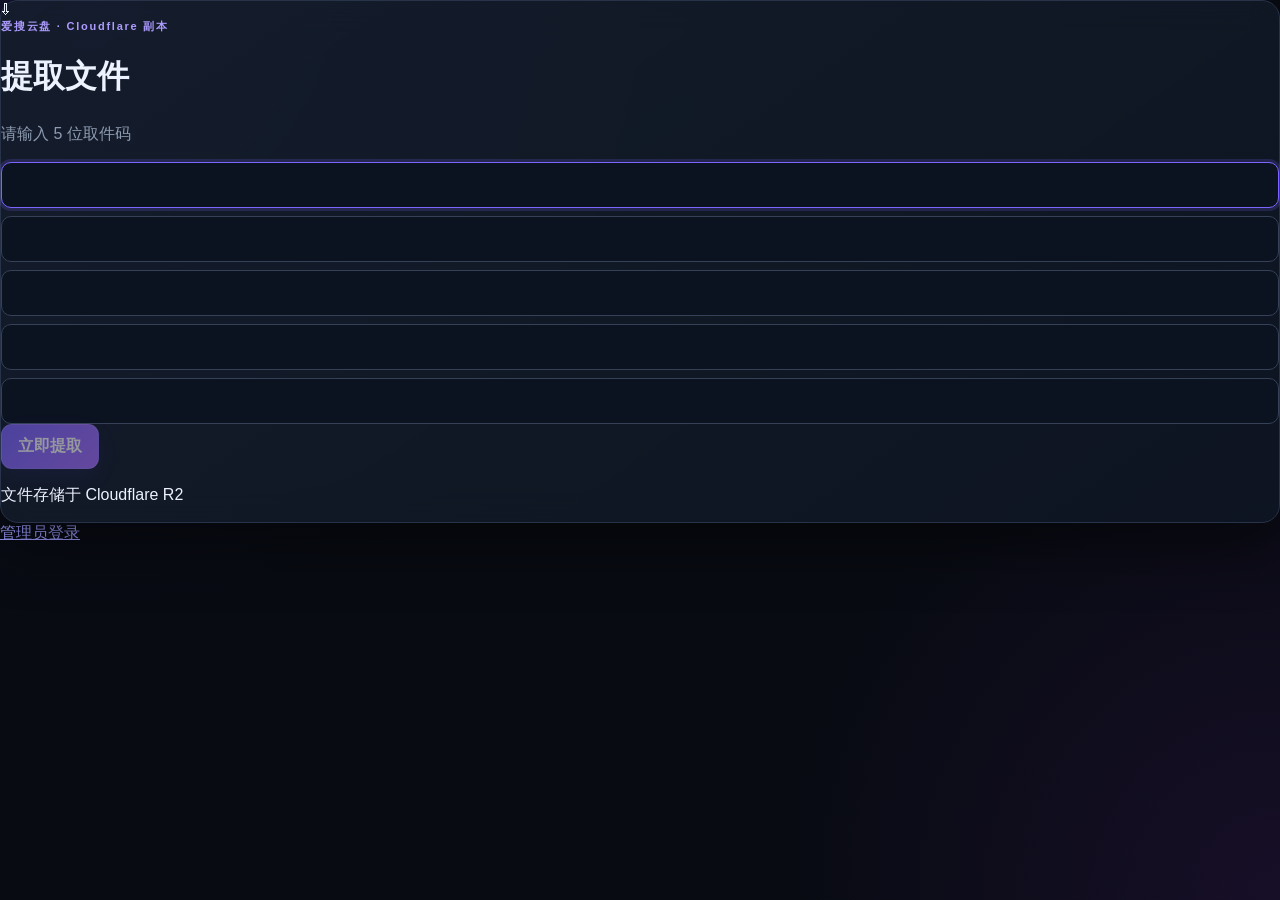
==== index.html @ de8a9bbf "feat: initial Cloudflare netdisk source" ====
<!doctype html>
<html lang="zh-CN">
<head>
  <meta charset="utf-8"><meta name="viewport" content="width=device-width,initial-scale=1">
  <title>爱搜云盘 · 文件取件</title><link rel="stylesheet" href="/style.css">
</head>
<body class="center-page">
  <main class="panel public-panel">
    <div class="logo">⇩</div><p class="eyebrow">爱搜云盘 · Cloudflare 副本</p>
    <h1>提取文件</h1><p class="muted">请输入 5 位取件码</p>
    <form id="pickupForm"><div class="code-grid">
      <input maxlength="1" inputmode="numeric" autofocus><input maxlength="1" inputmode="numeric"><input maxlength="1" inputmode="numeric"><input maxlength="1" inputmode="numeric"><input maxlength="1" inputmode="numeric">
    </div><button id="pickupButton" disabled>立即提取</button></form>
    <p class="hint">文件存储于 Cloudflare R2</p>
  </main>
  <a class="admin-link" href="/admin.html">管理员登录</a>
  <script>
    const boxes=[...document.querySelectorAll('.code-grid input')],button=document.querySelector('#pickupButton');
    function sync(){button.disabled=boxes.some(x=>!x.value)}
    boxes.forEach((box,i)=>{box.oninput=()=>{box.value=box.value.replace(/\D/g,'').slice(-1);if(box.value&&i<4)boxes[i+1].focus();sync()};box.onkeydown=e=>{if(e.key==='Backspace'&&!box.value&&i)boxes[i-1].focus()};box.onpaste=e=>{e.preventDefault();e.clipboardData.getData('text').replace(/\D/g,'').slice(0,5).split('').forEach((v,n)=>boxes[n].value=v);sync()}});
    document.querySelector('#pickupForm').onsubmit=e=>{e.preventDefault();location.href='/pickup/'+boxes.map(x=>x.value).join('')};
  </script>
</body>
</html>
---- style.css ----
:root{color-scheme:dark;font-family:Inter,-apple-system,BlinkMacSystemFont,"Segoe UI","Microsoft YaHei",sans-serif;color:#edf2ff;background:#080b12;--panel:#111827;--panel-soft:#151e2e;--line:#273348;--muted:#8d9bb0;--accent:#7c65ff;--accent-2:#aa70ff;--green:#59d5a0}*{box-sizing:border-box}[hidden]{display:none!important}body{margin:0;min-height:100vh;background:radial-gradient(circle at 8% 0,#28215e66,transparent 38rem),radial-gradient(circle at 100% 100%,#35165355,transparent 32rem)}button,.button{border:1px solid #ffffff1c;border-radius:11px;padding:11px 16px;color:#fff;background:linear-gradient(135deg,var(--accent),var(--accent-2));font:inherit;font-weight:750;cursor:pointer;text-decoration:none;display:inline-flex;align-items:center;justify-content:center;gap:7px;box-shadow:0 8px 22px #654eff20;transition:.18s ease}button:hover,.button:hover{transform:translateY(-1px);box-shadow:0 12px 28px #654eff35}button:disabled{opacity:.55;cursor:not-allowed;transform:none}.secondary{background:#1b2638;color:#dae2f3;box-shadow:none}.danger{background:#a93d58}.panel{background:linear-gradient(145deg,#151e2ddd,#0f1623ef);border:1px solid var(--line);border-radius:18px;box-shadow:0 24px 60px #0007;backdrop-filter:blur(18px)}.auth-layout{min-height:100vh;display:grid;place-items:center;padding:24px;position:relative;overflow:hidden}.auth-glow{position:absolute;width:480px;height:480px;border-radius:50%;background:#6d5dfc22;filter:blur(40px)}.auth-card{position:relative;width:min(430px,100%);padding:42px}.brand-mark{display:grid;place-items:center;width:62px;height:62px;border-radius:17px;background:linear-gradient(135deg,var(--accent),var(--accent-2));font-size:30px;font-weight:800;box-shadow:0 14px 30px #6d5dfc40}.brand-mark.small{width:42px;height:42px;border-radius:13px;font-size:21px}.eyebrow{margin:0 0 9px;color:#ad9cff;font-size:11px;font-weight:800;letter-spacing:.16em}.auth-card .eyebrow{margin-top:23px}.auth-card h1{margin:0;font-size:30px;letter-spacing:-.04em}.muted{color:var(--muted);line-height:1.6}.auth-card form{margin-top:28px}.auth-card label,.settings-dialog label{display:block;color:#dbe4f5;font-weight:650;font-size:13px}input{display:block;width:100%;margin-top:8px;padding:13px 14px;border:1px solid #344156;border-radius:10px;background:#0b1220;color:#fff;font:inherit;outline:0}input:focus{border-color:var(--accent);box-shadow:0 0 0 3px #7c65ff2e}.full-button{width:100%;margin-top:15px}.error{min-height:20px;color:#ff8496;font-size:13px}.back-link{display:inline-block;margin-top:20px;color:#aebbd0;text-decoration:none;font-size:13px}.app-shell{display:flex;min-height:100vh}.sidebar{position:sticky;top:0;width:254px;min-height:100vh;padding:27px 17px 22px;background:#0d1421d9;border-right:1px solid #ffffff0b;display:flex;flex-direction:column}.brand{display:flex;align-items:center;gap:11px;padding:0 8px 33px}.brand strong{display:block;font-size:16px}.brand span{display:block;margin-top:2px;color:#74839b;font-size:10px;letter-spacing:.08em}.nav-item{display:flex;align-items:center;gap:12px;padding:12px 14px;margin:3px 0;border-radius:10px;color:#91a0b6;text-decoration:none;font-size:14px}.nav-item.active,.nav-item:hover{color:#fff;background:#ffffff0c}.sidebar-section{margin-top:35px}.section-label{margin:0 10px 11px;color:#65738b;font-size:11px;font-weight:800;letter-spacing:.1em;text-transform:uppercase}.storage-tab{width:100%;display:flex;align-items:center;gap:10px;margin:4px 0;padding:11px 10px;text-align:left;background:transparent;border:1px solid transparent;box-shadow:none;color:#aab7ca}.storage-tab:hover{background:#ffffff08;box-shadow:none}.storage-tab.active{background:#1b2536;border-color:#33425b;box-shadow:0 7px 18px #0002}.storage-tab>span:nth-child(2){flex:1}.storage-tab b,.storage-tab small{display:block}.storage-tab b{font-size:12px;color:#dbe5f7}.storage-tab small{margin-top:3px;color:#718098;font-size:10px;font-weight:400}.storage-tab i{font-style:normal;color:#61708a;font-size:19px}.storage-dot{width:8px;height:8px;border-radius:50%;box-shadow:0 0 0 4px #ffffff0a}.storage-dot.r2{background:#f6ae62}.storage-dot.aws{background:#7aa7ff}.sidebar-bottom{margin-top:auto;display:grid;gap:8px}.settings-link,.logout-link{justify-content:flex-start;background:transparent;color:#97a5b9;border:0;box-shadow:none;padding:10px}.settings-link:hover,.logout-link:hover{background:#ffffff09;box-shadow:none}.main-content{flex:1;min-width:0;max-width:1420px;padding:45px 48px 60px}.page-head{display:flex;align-items:flex-end;justify-content:space-between;gap:25px;margin-bottom:31px}.page-head h1{margin:0;font-size:34px;letter-spacing:-.055em}.page-head .muted{margin:7px 0 0}.head-actions{display:flex;gap:9px;flex-wrap:wrap}.notice{padding:13px 16px;margin:-14px 0 20px;border:1px solid #e5aa5b55;border-radius:11px;background:#7d4e1722;color:#e8bb75;font-size:13px}.stats-grid{display:grid;grid-template-columns:repeat(4,1fr);gap:13px;margin-bottom:18px}.stat-card{padding:20px 21px;background:#121b2ad9;border:1px solid #253249;border-radius:14px}.stat-card span{display:block;color:#8c9ab0;font-size:12px}.stat-card strong{display:block;margin:10px 0 5px;font-size:25px;letter-spacing:-.04em}.stat-card small{color:#607089;font-size:11px}.file-panel{overflow:hidden}.file-toolbar{display:flex;align-items:center;justify-content:space-between;gap:15px;padding:17px 20px;border-bottom:1px solid #ffffff0d}.breadcrumbs{display:flex;align-items:center;gap:6px;min-width:0;overflow:auto;color:#64738b;white-space:nowrap}.crumb{padding:4px 7px;border:0;background:transparent;box-shadow:none;color:#a9b7ca;font-size:13px}.crumb:hover{color:#fff;box-shadow:none;transform:none}.toolbar-right{display:flex;align-items:center;gap:12px}.status{color:#a799ff;font-size:12px}.icon-button{width:35px;height:35px;padding:0;border-radius:9px;background:#1a2638;color:#aebbd0;box-shadow:none}.table-wrap{overflow:auto}table{width:100%;border-collapse:collapse;min-width:760px}th,td{padding:16px 21px;text-align:left;border-bottom:1px solid #ffffff0b}th{color:#728198;font-size:11px;text-transform:uppercase;letter-spacing:.06em}td{color:#aab6c8;font-size:13px}tbody tr:hover{background:#ffffff04}tbody tr:last-child td{border-bottom:0}.file-name{display:flex;align-items:center;gap:11px;color:#edf2ff}.file-icon{display:grid;place-items:center;width:34px;height:34px;border-radius:9px;color:#b9aaff;background:#302b5a;font-size:15px}.file-icon.folder{color:#f5bc76;background:#46351f}.align-right{text-align:right}.row-actions{white-space:nowrap}.table-button{padding:7px 10px;margin-left:6px;border-radius:8px;background:#1b2739;border:1px solid #ffffff10;color:#bdc9db;box-shadow:none;font-size:12px;font-weight:600}.table-button:hover{box-shadow:none;background:#293950}.table-button.delete{color:#ff93a1;background:#422330}.empty{text-align:center!important;padding:72px 20px!important}.empty span,.empty b,.empty small{display:block}.empty span{margin-bottom:10px;color:#8574ff;font-size:29px}.empty b{color:#b4c0d2;font-size:14px}.empty small{margin-top:5px;color:#637189}.footer-note{margin-top:16px;color:#65748b;font-size:12px}.secure-icon{display:inline-grid;place-items:center;width:18px;height:18px;margin-right:6px;border-radius:50%;background:#164636;color:#67ddb0;font-size:11px}.settings-dialog{width:min(720px,calc(100% - 28px));padding:0;color:#e9effb;background:#111a29;border:1px solid #33415a;border-radius:18px;box-shadow:0 30px 90px #000b}.settings-dialog::backdrop{background:#050811aa;backdrop-filter:blur(5px)}.settings-dialog form{padding:27px}.dialog-head{display:flex;justify-content:space-between;gap:20px;margin-bottom:24px}.dialog-head h2{margin:0;font-size:23px}.dialog-head .muted{margin:5px 0 0;font-size:12px}.close-button{width:32px;height:32px;padding:0;background:#1d293b;box-shadow:none;font-size:20px;color:#9eabc0}.settings-grid{display:grid;grid-template-columns:1fr 1fr;gap:16px 13px}.settings-grid label input{margin-bottom:0}.toggle-row{grid-column:1/-1;display:flex!important;align-items:center;justify-content:space-between;padding:13px 14px;border:1px solid #2e3b52;border-radius:11px;background:#182335}.toggle-row small{display:block;margin-top:4px;color:#718099;font-weight:400}.toggle-row input{display:none}.toggle-row i{width:43px;height:23px;border-radius:99px;background:#3a465b;position:relative}.toggle-row i:after{content:"";position:absolute;top:3px;left:3px;width:17px;height:17px;border-radius:50%;background:#dbe3f0;transition:.2s}.toggle-row input:checked+i{background:#6c5bfa}.toggle-row input:checked+i:after{left:23px}.cors-help{grid-column:1/-1;margin-top:4px;padding:12px 14px;border:1px solid #2b3950;border-radius:10px;color:#aebbd0;font-size:12px}.cors-help summary{cursor:pointer;color:#c9d4e7;font-weight:700}.cors-help p{margin-bottom:8px}.cors-help pre{margin:0;overflow:auto;color:#a8dbca;font-size:11px;line-height:1.6}.dialog-status{min-height:20px;color:#e5b46e;font-size:12px}.dialog-actions{display:flex;align-items:center;gap:8px;margin-top:16px}.dialog-actions span{flex:1}.toast{position:fixed;right:25px;bottom:24px;z-index:20;max-width:360px;padding:12px 16px;border:1px solid #ffffff18;border-radius:10px;background:#1c293d;color:#fff;box-shadow:0 15px 35px #0008;transform:translateY(20px);opacity:0;pointer-events:none;transition:.25s}.toast.show{transform:none;opacity:1}@media(max-width:1000px){.sidebar{width:220px}.main-content{padding:35px 28px}.stats-grid{grid-template-columns:repeat(2,1fr)}}@media(max-width:720px){.app-shell{display:block}.sidebar{position:static;width:auto;min-height:0;padding:17px 14px}.brand{padding-bottom:17px}.sidebar nav{display:none}.sidebar-section{margin-top:15px;display:flex;gap:7px;align-items:center}.section-label{display:none}.storage-tab{margin:0;padding:9px}.sidebar-bottom{display:flex;margin-top:15px}.sidebar-bottom>*{flex:1}.main-content{padding:30px 13px 45px}.page-head{align-items:flex-start;flex-direction:column;margin-bottom:22px}.page-head h1{font-size:29px}.settings-grid{grid-template-columns:1fr}.toggle-row,.cors-help{grid-column:auto}.dialog-actions{flex-wrap:wrap}.dialog-actions span{display:none}.dialog-actions .danger{margin-right:auto}.stats-grid{gap:9px}.stat-card{padding:15px}.stat-card strong{font-size:20px}.file-toolbar{align-items:flex-start;flex-direction:column}.toolbar-right{width:100%;justify-content:space-between}}
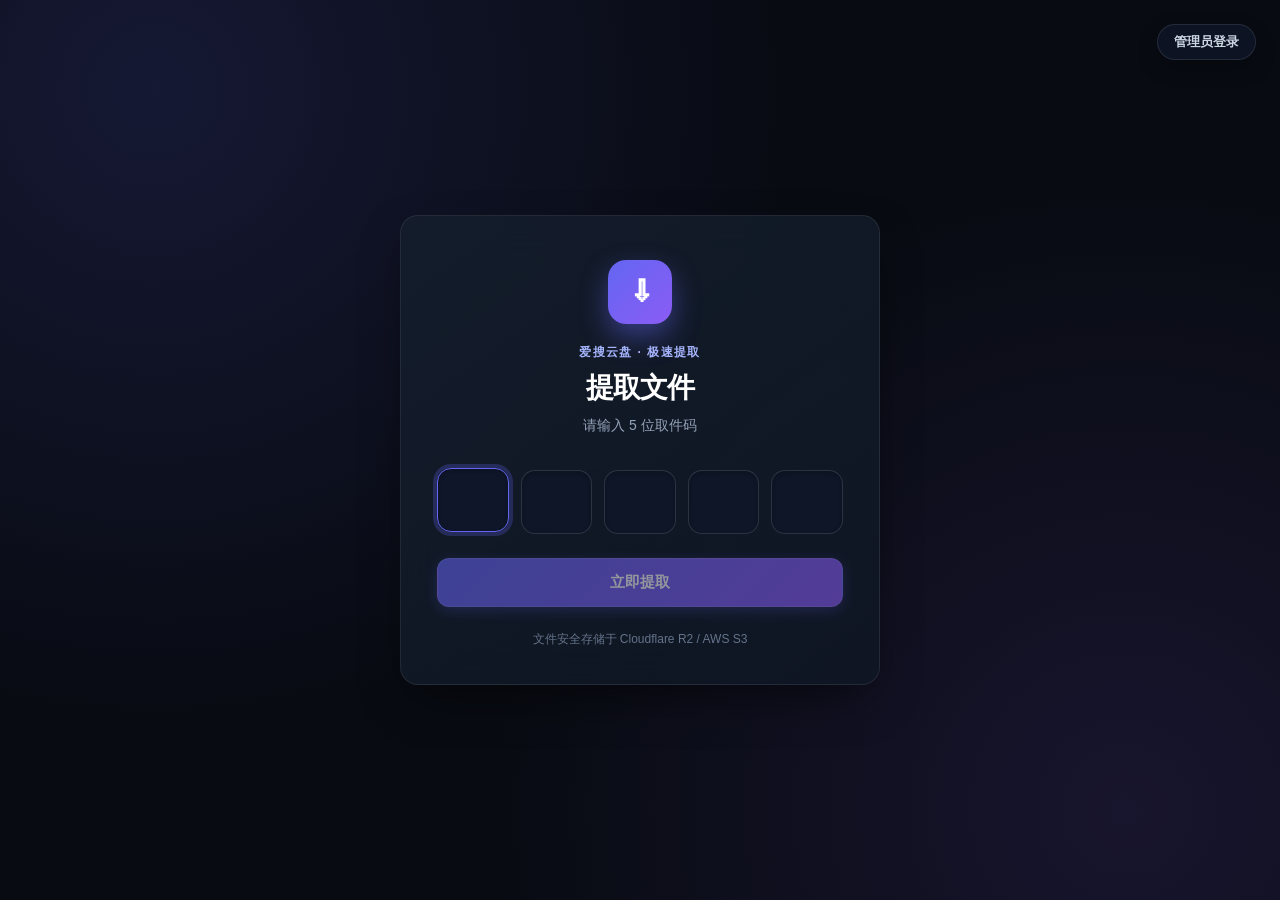
==== commit 7f18f472: "fix(ui): restore missing public pickup and detail styling, refine 5-digit code box and responsive gl" ====
--- a/index.html
+++ b/index.html
@@ -1,24 +1,76 @@
 <!doctype html>
 <html lang="zh-CN">
 <head>
-  <meta charset="utf-8"><meta name="viewport" content="width=device-width,initial-scale=1">
-  <title>爱搜云盘 · 文件取件</title><link rel="stylesheet" href="/style.css">
+  <meta charset="utf-8">
+  <meta name="viewport" content="width=device-width, initial-scale=1">
+  <title>爱搜云盘 · 文件提取</title>
+  <link rel="stylesheet" href="/style.css?v=5">
 </head>
 <body class="center-page">
+  <a class="admin-link" href="/admin.html">管理员登录</a>
+
   <main class="panel public-panel">
-    <div class="logo">⇩</div><p class="eyebrow">爱搜云盘 · Cloudflare 副本</p>
-    <h1>提取文件</h1><p class="muted">请输入 5 位取件码</p>
-    <form id="pickupForm"><div class="code-grid">
-      <input maxlength="1" inputmode="numeric" autofocus><input maxlength="1" inputmode="numeric"><input maxlength="1" inputmode="numeric"><input maxlength="1" inputmode="numeric"><input maxlength="1" inputmode="numeric">
-    </div><button id="pickupButton" disabled>立即提取</button></form>
-    <p class="hint">文件存储于 Cloudflare R2</p>
+    <div class="logo">⇩</div>
+    <p class="eyebrow">爱搜云盘 · 极速提取</p>
+    <h1>提取文件</h1>
+    <p class="muted">请输入 5 位取件码</p>
+
+    <form id="pickupForm">
+      <div class="code-grid" role="group" aria-label="5 位取件码">
+        <input inputmode="numeric" pattern="[0-9]" maxlength="1" aria-label="第 1 位" autocomplete="one-time-code" autofocus>
+        <input inputmode="numeric" pattern="[0-9]" maxlength="1" aria-label="第 2 位">
+        <input inputmode="numeric" pattern="[0-9]" maxlength="1" aria-label="第 3 位">
+        <input inputmode="numeric" pattern="[0-9]" maxlength="1" aria-label="第 4 位">
+        <input inputmode="numeric" pattern="[0-9]" maxlength="1" aria-label="第 5 位">
+      </div>
+      <button id="pickupButton" class="button" disabled>立即提取</button>
+    </form>
+
+    <p class="hint">文件安全存储于 Cloudflare R2 / AWS S3</p>
   </main>
-  <a class="admin-link" href="/admin.html">管理员登录</a>
+
   <script>
-    const boxes=[...document.querySelectorAll('.code-grid input')],button=document.querySelector('#pickupButton');
-    function sync(){button.disabled=boxes.some(x=>!x.value)}
-    boxes.forEach((box,i)=>{box.oninput=()=>{box.value=box.value.replace(/\D/g,'').slice(-1);if(box.value&&i<4)boxes[i+1].focus();sync()};box.onkeydown=e=>{if(e.key==='Backspace'&&!box.value&&i)boxes[i-1].focus()};box.onpaste=e=>{e.preventDefault();e.clipboardData.getData('text').replace(/\D/g,'').slice(0,5).split('').forEach((v,n)=>boxes[n].value=v);sync()}});
-    document.querySelector('#pickupForm').onsubmit=e=>{e.preventDefault();location.href='/pickup/'+boxes.map(x=>x.value).join('')};
+    const boxes = [...document.querySelectorAll('.code-grid input')];
+    const button = document.querySelector('#pickupButton');
+
+    function sync() {
+      button.disabled = boxes.some(x => !x.value.trim());
+    }
+
+    function fill(text) {
+      const digits = text.replace(/\D/g, '').slice(0, 5);
+      digits.split('').forEach((v, i) => {
+        if (boxes[i]) boxes[i].value = v;
+      });
+      const nextIdx = Math.min(digits.length, 4);
+      boxes[nextIdx].focus();
+      sync();
+    }
+
+    boxes.forEach((box, i) => {
+      box.oninput = () => {
+        box.value = box.value.replace(/\D/g, '').slice(-1);
+        if (box.value && i < 4) boxes[i + 1].focus();
+        sync();
+      };
+      box.onkeydown = e => {
+        if (e.key === 'Backspace' && !box.value && i > 0) boxes[i - 1].focus();
+        if (e.key === 'ArrowLeft' && i > 0) boxes[i - 1].focus();
+        if (e.key === 'ArrowRight' && i < 4) boxes[i + 1].focus();
+      };
+      box.onpaste = e => {
+        e.preventDefault();
+        fill(e.clipboardData.getData('text'));
+      };
+    });
+
+    document.querySelector('#pickupForm').onsubmit = e => {
+      e.preventDefault();
+      const code = boxes.map(x => x.value).join('');
+      if (/^\d{5}$/.test(code)) {
+        location.href = '/pickup/' + code;
+      }
+    };
   </script>
 </body>
 </html>
--- a/style.css
+++ b/style.css
@@ -1 +1,308 @@
 :root{color-scheme:dark;font-family:Inter,-apple-system,BlinkMacSystemFont,"Segoe UI","Microsoft YaHei",sans-serif;color:#edf2ff;background:#080b12;--panel:#111827;--panel-soft:#151e2e;--line:#273348;--muted:#8d9bb0;--accent:#7c65ff;--accent-2:#aa70ff;--green:#59d5a0}*{box-sizing:border-box}[hidden]{display:none!important}body{margin:0;min-height:100vh;background:radial-gradient(circle at 8% 0,#28215e66,transparent 38rem),radial-gradient(circle at 100% 100%,#35165355,transparent 32rem)}button,.button{border:1px solid #ffffff1c;border-radius:11px;padding:11px 16px;color:#fff;background:linear-gradient(135deg,var(--accent),var(--accent-2));font:inherit;font-weight:750;cursor:pointer;text-decoration:none;display:inline-flex;align-items:center;justify-content:center;gap:7px;box-shadow:0 8px 22px #654eff20;transition:.18s ease}button:hover,.button:hover{transform:translateY(-1px);box-shadow:0 12px 28px #654eff35}button:disabled{opacity:.55;cursor:not-allowed;transform:none}.secondary{background:#1b2638;color:#dae2f3;box-shadow:none}.danger{background:#a93d58}.panel{background:linear-gradient(145deg,#151e2ddd,#0f1623ef);border:1px solid var(--line);border-radius:18px;box-shadow:0 24px 60px #0007;backdrop-filter:blur(18px)}.auth-layout{min-height:100vh;display:grid;place-items:center;padding:24px;position:relative;overflow:hidden}.auth-glow{position:absolute;width:480px;height:480px;border-radius:50%;background:#6d5dfc22;filter:blur(40px)}.auth-card{position:relative;width:min(430px,100%);padding:42px}.brand-mark{display:grid;place-items:center;width:62px;height:62px;border-radius:17px;background:linear-gradient(135deg,var(--accent),var(--accent-2));font-size:30px;font-weight:800;box-shadow:0 14px 30px #6d5dfc40}.brand-mark.small{width:42px;height:42px;border-radius:13px;font-size:21px}.eyebrow{margin:0 0 9px;color:#ad9cff;font-size:11px;font-weight:800;letter-spacing:.16em}.auth-card .eyebrow{margin-top:23px}.auth-card h1{margin:0;font-size:30px;letter-spacing:-.04em}.muted{color:var(--muted);line-height:1.6}.auth-card form{margin-top:28px}.auth-card label,.settings-dialog label{display:block;color:#dbe4f5;font-weight:650;font-size:13px}input{display:block;width:100%;margin-top:8px;padding:13px 14px;border:1px solid #344156;border-radius:10px;background:#0b1220;color:#fff;font:inherit;outline:0}input:focus{border-color:var(--accent);box-shadow:0 0 0 3px #7c65ff2e}.full-button{width:100%;margin-top:15px}.error{min-height:20px;color:#ff8496;font-size:13px}.back-link{display:inline-block;margin-top:20px;color:#aebbd0;text-decoration:none;font-size:13px}.app-shell{display:flex;min-height:100vh}.sidebar{position:sticky;top:0;width:254px;min-height:100vh;padding:27px 17px 22px;background:#0d1421d9;border-right:1px solid #ffffff0b;display:flex;flex-direction:column}.brand{display:flex;align-items:center;gap:11px;padding:0 8px 33px}.brand strong{display:block;font-size:16px}.brand span{display:block;margin-top:2px;color:#74839b;font-size:10px;letter-spacing:.08em}.nav-item{display:flex;align-items:center;gap:12px;padding:12px 14px;margin:3px 0;border-radius:10px;color:#91a0b6;text-decoration:none;font-size:14px}.nav-item.active,.nav-item:hover{color:#fff;background:#ffffff0c}.sidebar-section{margin-top:35px}.section-label{margin:0 10px 11px;color:#65738b;font-size:11px;font-weight:800;letter-spacing:.1em;text-transform:uppercase}.storage-tab{width:100%;display:flex;align-items:center;gap:10px;margin:4px 0;padding:11px 10px;text-align:left;background:transparent;border:1px solid transparent;box-shadow:none;color:#aab7ca}.storage-tab:hover{background:#ffffff08;box-shadow:none}.storage-tab.active{background:#1b2536;border-color:#33425b;box-shadow:0 7px 18px #0002}.storage-tab>span:nth-child(2){flex:1}.storage-tab b,.storage-tab small{display:block}.storage-tab b{font-size:12px;color:#dbe5f7}.storage-tab small{margin-top:3px;color:#718098;font-size:10px;font-weight:400}.storage-tab i{font-style:normal;color:#61708a;font-size:19px}.storage-dot{width:8px;height:8px;border-radius:50%;box-shadow:0 0 0 4px #ffffff0a}.storage-dot.r2{background:#f6ae62}.storage-dot.aws{background:#7aa7ff}.sidebar-bottom{margin-top:auto;display:grid;gap:8px}.settings-link,.logout-link{justify-content:flex-start;background:transparent;color:#97a5b9;border:0;box-shadow:none;padding:10px}.settings-link:hover,.logout-link:hover{background:#ffffff09;box-shadow:none}.main-content{flex:1;min-width:0;max-width:1420px;padding:45px 48px 60px}.page-head{display:flex;align-items:flex-end;justify-content:space-between;gap:25px;margin-bottom:31px}.page-head h1{margin:0;font-size:34px;letter-spacing:-.055em}.page-head .muted{margin:7px 0 0}.head-actions{display:flex;gap:9px;flex-wrap:wrap}.notice{padding:13px 16px;margin:-14px 0 20px;border:1px solid #e5aa5b55;border-radius:11px;background:#7d4e1722;color:#e8bb75;font-size:13px}.stats-grid{display:grid;grid-template-columns:repeat(4,1fr);gap:13px;margin-bottom:18px}.stat-card{padding:20px 21px;background:#121b2ad9;border:1px solid #253249;border-radius:14px}.stat-card span{display:block;color:#8c9ab0;font-size:12px}.stat-card strong{display:block;margin:10px 0 5px;font-size:25px;letter-spacing:-.04em}.stat-card small{color:#607089;font-size:11px}.file-panel{overflow:hidden}.file-toolbar{display:flex;align-items:center;justify-content:space-between;gap:15px;padding:17px 20px;border-bottom:1px solid #ffffff0d}.breadcrumbs{display:flex;align-items:center;gap:6px;min-width:0;overflow:auto;color:#64738b;white-space:nowrap}.crumb{padding:4px 7px;border:0;background:transparent;box-shadow:none;color:#a9b7ca;font-size:13px}.crumb:hover{color:#fff;box-shadow:none;transform:none}.toolbar-right{display:flex;align-items:center;gap:12px}.status{color:#a799ff;font-size:12px}.icon-button{width:35px;height:35px;padding:0;border-radius:9px;background:#1a2638;color:#aebbd0;box-shadow:none}.table-wrap{overflow:auto}table{width:100%;border-collapse:collapse;min-width:760px}th,td{padding:16px 21px;text-align:left;border-bottom:1px solid #ffffff0b}th{color:#728198;font-size:11px;text-transform:uppercase;letter-spacing:.06em}td{color:#aab6c8;font-size:13px}tbody tr:hover{background:#ffffff04}tbody tr:last-child td{border-bottom:0}.file-name{display:flex;align-items:center;gap:11px;color:#edf2ff}.file-icon{display:grid;place-items:center;width:34px;height:34px;border-radius:9px;color:#b9aaff;background:#302b5a;font-size:15px}.file-icon.folder{color:#f5bc76;background:#46351f}.align-right{text-align:right}.row-actions{white-space:nowrap}.table-button{padding:7px 10px;margin-left:6px;border-radius:8px;background:#1b2739;border:1px solid #ffffff10;color:#bdc9db;box-shadow:none;font-size:12px;font-weight:600}.table-button:hover{box-shadow:none;background:#293950}.table-button.delete{color:#ff93a1;background:#422330}.empty{text-align:center!important;padding:72px 20px!important}.empty span,.empty b,.empty small{display:block}.empty span{margin-bottom:10px;color:#8574ff;font-size:29px}.empty b{color:#b4c0d2;font-size:14px}.empty small{margin-top:5px;color:#637189}.footer-note{margin-top:16px;color:#65748b;font-size:12px}.secure-icon{display:inline-grid;place-items:center;width:18px;height:18px;margin-right:6px;border-radius:50%;background:#164636;color:#67ddb0;font-size:11px}.settings-dialog{width:min(720px,calc(100% - 28px));padding:0;color:#e9effb;background:#111a29;border:1px solid #33415a;border-radius:18px;box-shadow:0 30px 90px #000b}.settings-dialog::backdrop{background:#050811aa;backdrop-filter:blur(5px)}.settings-dialog form{padding:27px}.dialog-head{display:flex;justify-content:space-between;gap:20px;margin-bottom:24px}.dialog-head h2{margin:0;font-size:23px}.dialog-head .muted{margin:5px 0 0;font-size:12px}.close-button{width:32px;height:32px;padding:0;background:#1d293b;box-shadow:none;font-size:20px;color:#9eabc0}.settings-grid{display:grid;grid-template-columns:1fr 1fr;gap:16px 13px}.settings-grid label input{margin-bottom:0}.toggle-row{grid-column:1/-1;display:flex!important;align-items:center;justify-content:space-between;padding:13px 14px;border:1px solid #2e3b52;border-radius:11px;background:#182335}.toggle-row small{display:block;margin-top:4px;color:#718099;font-weight:400}.toggle-row input{display:none}.toggle-row i{width:43px;height:23px;border-radius:99px;background:#3a465b;position:relative}.toggle-row i:after{content:"";position:absolute;top:3px;left:3px;width:17px;height:17px;border-radius:50%;background:#dbe3f0;transition:.2s}.toggle-row input:checked+i{background:#6c5bfa}.toggle-row input:checked+i:after{left:23px}.cors-help{grid-column:1/-1;margin-top:4px;padding:12px 14px;border:1px solid #2b3950;border-radius:10px;color:#aebbd0;font-size:12px}.cors-help summary{cursor:pointer;color:#c9d4e7;font-weight:700}.cors-help p{margin-bottom:8px}.cors-help pre{margin:0;overflow:auto;color:#a8dbca;font-size:11px;line-height:1.6}.dialog-status{min-height:20px;color:#e5b46e;font-size:12px}.dialog-actions{display:flex;align-items:center;gap:8px;margin-top:16px}.dialog-actions span{flex:1}.toast{position:fixed;right:25px;bottom:24px;z-index:20;max-width:360px;padding:12px 16px;border:1px solid #ffffff18;border-radius:10px;background:#1c293d;color:#fff;box-shadow:0 15px 35px #0008;transform:translateY(20px);opacity:0;pointer-events:none;transition:.25s}.toast.show{transform:none;opacity:1}@media(max-width:1000px){.sidebar{width:220px}.main-content{padding:35px 28px}.stats-grid{grid-template-columns:repeat(2,1fr)}}@media(max-width:720px){.app-shell{display:block}.sidebar{position:static;width:auto;min-height:0;padding:17px 14px}.brand{padding-bottom:17px}.sidebar nav{display:none}.sidebar-section{margin-top:15px;display:flex;gap:7px;align-items:center}.section-label{display:none}.storage-tab{margin:0;padding:9px}.sidebar-bottom{display:flex;margin-top:15px}.sidebar-bottom>*{flex:1}.main-content{padding:30px 13px 45px}.page-head{align-items:flex-start;flex-direction:column;margin-bottom:22px}.page-head h1{font-size:29px}.settings-grid{grid-template-columns:1fr}.toggle-row,.cors-help{grid-column:auto}.dialog-actions{flex-wrap:wrap}.dialog-actions span{display:none}.dialog-actions .danger{margin-right:auto}.stats-grid{gap:9px}.stat-card{padding:15px}.stat-card strong{font-size:20px}.file-toolbar{align-items:flex-start;flex-direction:column}.toolbar-right{width:100%;justify-content:space-between}}
+/* 现代 UI 美化增强补丁 */
+:root {
+  --panel: rgba(17, 24, 39, 0.75);
+  --panel-soft: rgba(21, 30, 46, 0.85);
+  --line: rgba(255, 255, 255, 0.08);
+  --muted: #94a3b8;
+  --accent: #6366f1;
+  --accent-2: #8b5cf6;
+  --green: #10b981;
+}
+
+body {
+  background: radial-gradient(circle at 12% 10%, rgba(99, 102, 241, 0.15), transparent 40rem),
+              radial-gradient(circle at 88% 90%, rgba(139, 92, 246, 0.12), transparent 40rem),
+              #080b12 !important;
+  font-family: -apple-system, BlinkMacSystemFont, "Segoe UI", Roboto, "PingFang SC", "Microsoft YaHei", sans-serif !important;
+}
+
+.panel {
+  backdrop-filter: blur(20px) !important;
+  -webkit-backdrop-filter: blur(20px) !important;
+  box-shadow: 0 20px 50px -15px rgba(0, 0, 0, 0.6) !important;
+}
+
+/* 按钮微交互与质感 */
+button, .button {
+  box-shadow: 0 4px 14px rgba(99, 102, 241, 0.35) !important;
+}
+button:hover, .button:hover {
+  transform: translateY(-1px) !important;
+  box-shadow: 0 6px 20px rgba(99, 102, 241, 0.45) !important;
+}
+.secondary {
+  background: rgba(255, 255, 255, 0.06) !important;
+  border-color: rgba(255, 255, 255, 0.12) !important;
+  backdrop-filter: blur(10px) !important;
+}
+.secondary:hover {
+  background: rgba(255, 255, 255, 0.1) !important;
+}
+
+/* 侧边栏与导航 */
+.sidebar {
+  background: rgba(13, 20, 33, 0.8) !important;
+  backdrop-filter: blur(20px) !important;
+  border-right: 1px solid var(--line) !important;
+}
+.brand-mark {
+  border-radius: 14px !important;
+}
+.storage-tab {
+  border-radius: 10px !important;
+  border: 1px solid transparent !important;
+  transition: all 0.2s ease !important;
+}
+.storage-tab.active {
+  background: rgba(99, 102, 241, 0.12) !important;
+  border-color: rgba(99, 102, 241, 0.35) !important;
+}
+
+/* 统计卡片 */
+.stat-card {
+  background: rgba(18, 27, 42, 0.6) !important;
+  border: 1px solid var(--line) !important;
+  backdrop-filter: blur(12px) !important;
+  transition: transform 0.2s ease, border-color 0.2s ease !important;
+}
+.stat-card:hover {
+  transform: translateY(-2px) !important;
+  border-color: rgba(255, 255, 255, 0.16) !important;
+}
+.stat-card strong {
+  color: #fff !important;
+  font-weight: 800 !important;
+}
+
+/* 现代化表格 */
+.file-toolbar {
+  background: rgba(15, 23, 38, 0.4) !important;
+}
+.crumb {
+  border-radius: 6px !important;
+  transition: all 0.15s ease !important;
+}
+.crumb:hover {
+  background: rgba(255, 255, 255, 0.08) !important;
+}
+.file-icon {
+  border-radius: 8px !important;
+}
+.file-icon.file {
+  background: rgba(99, 102, 241, 0.18) !important;
+  color: #a5b4fc !important;
+}
+.file-icon.folder {
+  background: rgba(245, 158, 11, 0.18) !important;
+  color: #fcd34d !important;
+}
+
+/* 现代化操作按钮 */
+.table-button {
+  background: rgba(255, 255, 255, 0.05) !important;
+  border: 1px solid rgba(255, 255, 255, 0.08) !important;
+  color: #cbd5e1 !important;
+  transition: all 0.15s ease !important;
+}
+.table-button:hover {
+  background: rgba(255, 255, 255, 0.12) !important;
+  color: #fff !important;
+}
+.table-button.delete:hover {
+  background: rgba(244, 63, 94, 0.2) !important;
+  border-color: rgba(244, 63, 94, 0.4) !important;
+  color: #fda4af !important;
+}
+
+/* 对话框与吐司通知 */
+.settings-dialog {
+  border: 1px solid rgba(255, 255, 255, 0.12) !important;
+  box-shadow: 0 30px 90px rgba(0, 0, 0, 0.8) !important;
+}
+.toast {
+  backdrop-filter: blur(15px) !important;
+  box-shadow: 0 15px 35px rgba(0, 0, 0, 0.6) !important;
+}
+
+/* ============================================================
+   公共取件页与文件详情页样式补全与现代 UI 优化
+   ============================================================ */
+
+.center-page {
+  min-height: 100vh;
+  min-height: 100dvh;
+  display: flex;
+  align-items: center;
+  justify-content: center;
+  padding: 24px;
+  position: relative;
+  overflow: hidden;
+}
+
+.public-panel {
+  position: relative;
+  width: min(480px, 100%);
+  padding: 44px 36px 36px;
+  text-align: center;
+  display: flex;
+  flex-direction: column;
+  align-items: center;
+  z-index: 2;
+}
+
+.public-panel .logo {
+  display: grid;
+  place-items: center;
+  width: 64px;
+  height: 64px;
+  margin-bottom: 20px;
+  border-radius: 18px;
+  background: linear-gradient(135deg, var(--accent), var(--accent-2));
+  font-size: 30px;
+  font-weight: 800;
+  color: #fff;
+  box-shadow: 0 12px 28px rgba(99, 102, 241, 0.45);
+}
+
+.public-panel .eyebrow {
+  margin: 0 0 8px;
+  color: #a5b4fc;
+  font-size: 12px;
+  font-weight: 700;
+  letter-spacing: 0.12em;
+  text-transform: uppercase;
+}
+
+.public-panel h1 {
+  margin: 0 0 8px;
+  font-size: 28px;
+  font-weight: 800;
+  letter-spacing: -0.03em;
+  color: #fff;
+  word-break: break-word;
+}
+
+.public-panel .muted {
+  margin: 0 0 24px;
+  color: var(--muted);
+  font-size: 14px;
+  line-height: 1.5;
+}
+
+.public-panel form {
+  width: 100%;
+}
+
+/* 5 位取件码输入格子现代 UI */
+.code-grid {
+  display: grid;
+  grid-template-columns: repeat(5, 1fr);
+  gap: 12px;
+  margin: 10px 0 24px;
+}
+
+.code-grid input {
+  width: 100%;
+  height: 64px;
+  margin: 0;
+  padding: 0;
+  text-align: center;
+  font-size: 26px;
+  font-weight: 800;
+  color: #fff;
+  background: rgba(15, 23, 42, 0.7);
+  border: 1.5px solid rgba(255, 255, 255, 0.12);
+  border-radius: 14px;
+  outline: none;
+  transition: all 0.2s ease;
+  box-shadow: inset 0 2px 4px rgba(0, 0, 0, 0.2);
+}
+
+.code-grid input:focus {
+  border-color: var(--accent);
+  box-shadow: 0 0 0 4px rgba(99, 102, 241, 0.25), inset 0 2px 4px rgba(0, 0, 0, 0.2);
+  transform: translateY(-2px);
+  background: rgba(15, 23, 42, 0.95);
+}
+
+.public-panel button,
+.public-panel .button {
+  width: 100%;
+  padding: 14px;
+  font-size: 15px;
+  font-weight: 700;
+  border-radius: 12px;
+}
+
+.public-panel .hint {
+  margin: 24px 0 0;
+  color: #64748b;
+  font-size: 12px;
+}
+
+/* 页面底部与右上角登录/返回链接 */
+.admin-link {
+  position: fixed;
+  top: 24px;
+  right: 24px;
+  z-index: 10;
+  display: inline-flex;
+  align-items: center;
+  gap: 6px;
+  padding: 8px 16px;
+  color: #cbd5e1;
+  background: rgba(15, 23, 42, 0.75);
+  border: 1px solid rgba(255, 255, 255, 0.1);
+  border-radius: 99px;
+  font-size: 13px;
+  font-weight: 600;
+  text-decoration: none;
+  backdrop-filter: blur(12px);
+  -webkit-backdrop-filter: blur(12px);
+  box-shadow: 0 8px 20px rgba(0, 0, 0, 0.25);
+  transition: all 0.2s ease;
+}
+
+.admin-link:hover {
+  color: #fff;
+  background: rgba(255, 255, 255, 0.12);
+  border-color: rgba(255, 255, 255, 0.2);
+  transform: translateY(-1px);
+}
+
+.public-panel .back-link {
+  margin-top: 20px;
+  display: inline-flex;
+  align-items: center;
+  gap: 6px;
+  color: #94a3b8;
+  font-size: 13px;
+  font-weight: 600;
+  text-decoration: none;
+  transition: color 0.15s ease;
+}
+
+.public-panel .back-link:hover {
+  color: #fff;
+}
+
+@media (max-width: 500px) {
+  .public-panel {
+    padding: 34px 20px 28px;
+  }
+  .code-grid {
+    gap: 8px;
+  }
+  .code-grid input {
+    height: 52px;
+    font-size: 22px;
+    border-radius: 10px;
+  }
+  .admin-link {
+    top: 16px;
+    right: 16px;
+    padding: 6px 12px;
+    font-size: 12px;
+  }
+}
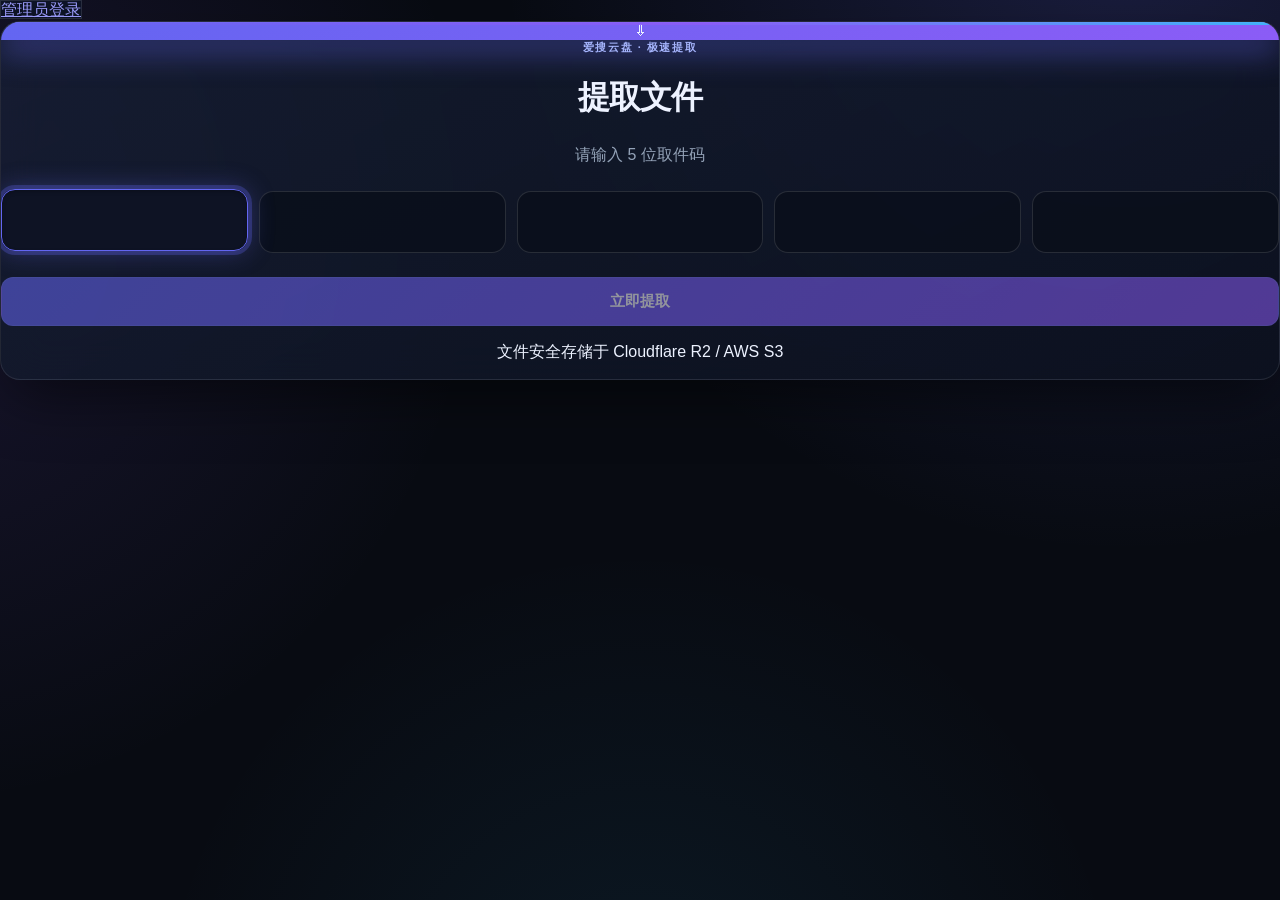
==== commit a67e4c68: "UI redesign: Aurora Glass design system v6 (brand-aligned with isoziyuan.com)" ====
--- a/index.html
+++ b/index.html
@@ -4,7 +4,8 @@
   <meta charset="utf-8">
   <meta name="viewport" content="width=device-width, initial-scale=1">
   <title>爱搜云盘 · 文件提取</title>
-  <link rel="stylesheet" href="/style.css?v=5">
+  <meta name="description" content="爱搜云盘：输入取件码即可快速提取文件，支持多规格存储与安全分享，链接可设置有效期或永久有效。">
+  <link rel="stylesheet" href="/style.css?v=6">
 </head>
 <body class="center-page">
   <a class="admin-link" href="/admin.html">管理员登录</a>
--- a/style.css
+++ b/style.css
@@ -1,308 +1,249 @@
 :root{color-scheme:dark;font-family:Inter,-apple-system,BlinkMacSystemFont,"Segoe UI","Microsoft YaHei",sans-serif;color:#edf2ff;background:#080b12;--panel:#111827;--panel-soft:#151e2e;--line:#273348;--muted:#8d9bb0;--accent:#7c65ff;--accent-2:#aa70ff;--green:#59d5a0}*{box-sizing:border-box}[hidden]{display:none!important}body{margin:0;min-height:100vh;background:radial-gradient(circle at 8% 0,#28215e66,transparent 38rem),radial-gradient(circle at 100% 100%,#35165355,transparent 32rem)}button,.button{border:1px solid #ffffff1c;border-radius:11px;padding:11px 16px;color:#fff;background:linear-gradient(135deg,var(--accent),var(--accent-2));font:inherit;font-weight:750;cursor:pointer;text-decoration:none;display:inline-flex;align-items:center;justify-content:center;gap:7px;box-shadow:0 8px 22px #654eff20;transition:.18s ease}button:hover,.button:hover{transform:translateY(-1px);box-shadow:0 12px 28px #654eff35}button:disabled{opacity:.55;cursor:not-allowed;transform:none}.secondary{background:#1b2638;color:#dae2f3;box-shadow:none}.danger{background:#a93d58}.panel{background:linear-gradient(145deg,#151e2ddd,#0f1623ef);border:1px solid var(--line);border-radius:18px;box-shadow:0 24px 60px #0007;backdrop-filter:blur(18px)}.auth-layout{min-height:100vh;display:grid;place-items:center;padding:24px;position:relative;overflow:hidden}.auth-glow{position:absolute;width:480px;height:480px;border-radius:50%;background:#6d5dfc22;filter:blur(40px)}.auth-card{position:relative;width:min(430px,100%);padding:42px}.brand-mark{display:grid;place-items:center;width:62px;height:62px;border-radius:17px;background:linear-gradient(135deg,var(--accent),var(--accent-2));font-size:30px;font-weight:800;box-shadow:0 14px 30px #6d5dfc40}.brand-mark.small{width:42px;height:42px;border-radius:13px;font-size:21px}.eyebrow{margin:0 0 9px;color:#ad9cff;font-size:11px;font-weight:800;letter-spacing:.16em}.auth-card .eyebrow{margin-top:23px}.auth-card h1{margin:0;font-size:30px;letter-spacing:-.04em}.muted{color:var(--muted);line-height:1.6}.auth-card form{margin-top:28px}.auth-card label,.settings-dialog label{display:block;color:#dbe4f5;font-weight:650;font-size:13px}input{display:block;width:100%;margin-top:8px;padding:13px 14px;border:1px solid #344156;border-radius:10px;background:#0b1220;color:#fff;font:inherit;outline:0}input:focus{border-color:var(--accent);box-shadow:0 0 0 3px #7c65ff2e}.full-button{width:100%;margin-top:15px}.error{min-height:20px;color:#ff8496;font-size:13px}.back-link{display:inline-block;margin-top:20px;color:#aebbd0;text-decoration:none;font-size:13px}.app-shell{display:flex;min-height:100vh}.sidebar{position:sticky;top:0;width:254px;min-height:100vh;padding:27px 17px 22px;background:#0d1421d9;border-right:1px solid #ffffff0b;display:flex;flex-direction:column}.brand{display:flex;align-items:center;gap:11px;padding:0 8px 33px}.brand strong{display:block;font-size:16px}.brand span{display:block;margin-top:2px;color:#74839b;font-size:10px;letter-spacing:.08em}.nav-item{display:flex;align-items:center;gap:12px;padding:12px 14px;margin:3px 0;border-radius:10px;color:#91a0b6;text-decoration:none;font-size:14px}.nav-item.active,.nav-item:hover{color:#fff;background:#ffffff0c}.sidebar-section{margin-top:35px}.section-label{margin:0 10px 11px;color:#65738b;font-size:11px;font-weight:800;letter-spacing:.1em;text-transform:uppercase}.storage-tab{width:100%;display:flex;align-items:center;gap:10px;margin:4px 0;padding:11px 10px;text-align:left;background:transparent;border:1px solid transparent;box-shadow:none;color:#aab7ca}.storage-tab:hover{background:#ffffff08;box-shadow:none}.storage-tab.active{background:#1b2536;border-color:#33425b;box-shadow:0 7px 18px #0002}.storage-tab>span:nth-child(2){flex:1}.storage-tab b,.storage-tab small{display:block}.storage-tab b{font-size:12px;color:#dbe5f7}.storage-tab small{margin-top:3px;color:#718098;font-size:10px;font-weight:400}.storage-tab i{font-style:normal;color:#61708a;font-size:19px}.storage-dot{width:8px;height:8px;border-radius:50%;box-shadow:0 0 0 4px #ffffff0a}.storage-dot.r2{background:#f6ae62}.storage-dot.aws{background:#7aa7ff}.sidebar-bottom{margin-top:auto;display:grid;gap:8px}.settings-link,.logout-link{justify-content:flex-start;background:transparent;color:#97a5b9;border:0;box-shadow:none;padding:10px}.settings-link:hover,.logout-link:hover{background:#ffffff09;box-shadow:none}.main-content{flex:1;min-width:0;max-width:1420px;padding:45px 48px 60px}.page-head{display:flex;align-items:flex-end;justify-content:space-between;gap:25px;margin-bottom:31px}.page-head h1{margin:0;font-size:34px;letter-spacing:-.055em}.page-head .muted{margin:7px 0 0}.head-actions{display:flex;gap:9px;flex-wrap:wrap}.notice{padding:13px 16px;margin:-14px 0 20px;border:1px solid #e5aa5b55;border-radius:11px;background:#7d4e1722;color:#e8bb75;font-size:13px}.stats-grid{display:grid;grid-template-columns:repeat(4,1fr);gap:13px;margin-bottom:18px}.stat-card{padding:20px 21px;background:#121b2ad9;border:1px solid #253249;border-radius:14px}.stat-card span{display:block;color:#8c9ab0;font-size:12px}.stat-card strong{display:block;margin:10px 0 5px;font-size:25px;letter-spacing:-.04em}.stat-card small{color:#607089;font-size:11px}.file-panel{overflow:hidden}.file-toolbar{display:flex;align-items:center;justify-content:space-between;gap:15px;padding:17px 20px;border-bottom:1px solid #ffffff0d}.breadcrumbs{display:flex;align-items:center;gap:6px;min-width:0;overflow:auto;color:#64738b;white-space:nowrap}.crumb{padding:4px 7px;border:0;background:transparent;box-shadow:none;color:#a9b7ca;font-size:13px}.crumb:hover{color:#fff;box-shadow:none;transform:none}.toolbar-right{display:flex;align-items:center;gap:12px}.status{color:#a799ff;font-size:12px}.icon-button{width:35px;height:35px;padding:0;border-radius:9px;background:#1a2638;color:#aebbd0;box-shadow:none}.table-wrap{overflow:auto}table{width:100%;border-collapse:collapse;min-width:760px}th,td{padding:16px 21px;text-align:left;border-bottom:1px solid #ffffff0b}th{color:#728198;font-size:11px;text-transform:uppercase;letter-spacing:.06em}td{color:#aab6c8;font-size:13px}tbody tr:hover{background:#ffffff04}tbody tr:last-child td{border-bottom:0}.file-name{display:flex;align-items:center;gap:11px;color:#edf2ff}.file-icon{display:grid;place-items:center;width:34px;height:34px;border-radius:9px;color:#b9aaff;background:#302b5a;font-size:15px}.file-icon.folder{color:#f5bc76;background:#46351f}.align-right{text-align:right}.row-actions{white-space:nowrap}.table-button{padding:7px 10px;margin-left:6px;border-radius:8px;background:#1b2739;border:1px solid #ffffff10;color:#bdc9db;box-shadow:none;font-size:12px;font-weight:600}.table-button:hover{box-shadow:none;background:#293950}.table-button.delete{color:#ff93a1;background:#422330}.empty{text-align:center!important;padding:72px 20px!important}.empty span,.empty b,.empty small{display:block}.empty span{margin-bottom:10px;color:#8574ff;font-size:29px}.empty b{color:#b4c0d2;font-size:14px}.empty small{margin-top:5px;color:#637189}.footer-note{margin-top:16px;color:#65748b;font-size:12px}.secure-icon{display:inline-grid;place-items:center;width:18px;height:18px;margin-right:6px;border-radius:50%;background:#164636;color:#67ddb0;font-size:11px}.settings-dialog{width:min(720px,calc(100% - 28px));padding:0;color:#e9effb;background:#111a29;border:1px solid #33415a;border-radius:18px;box-shadow:0 30px 90px #000b}.settings-dialog::backdrop{background:#050811aa;backdrop-filter:blur(5px)}.settings-dialog form{padding:27px}.dialog-head{display:flex;justify-content:space-between;gap:20px;margin-bottom:24px}.dialog-head h2{margin:0;font-size:23px}.dialog-head .muted{margin:5px 0 0;font-size:12px}.close-button{width:32px;height:32px;padding:0;background:#1d293b;box-shadow:none;font-size:20px;color:#9eabc0}.settings-grid{display:grid;grid-template-columns:1fr 1fr;gap:16px 13px}.settings-grid label input{margin-bottom:0}.toggle-row{grid-column:1/-1;display:flex!important;align-items:center;justify-content:space-between;padding:13px 14px;border:1px solid #2e3b52;border-radius:11px;background:#182335}.toggle-row small{display:block;margin-top:4px;color:#718099;font-weight:400}.toggle-row input{display:none}.toggle-row i{width:43px;height:23px;border-radius:99px;background:#3a465b;position:relative}.toggle-row i:after{content:"";position:absolute;top:3px;left:3px;width:17px;height:17px;border-radius:50%;background:#dbe3f0;transition:.2s}.toggle-row input:checked+i{background:#6c5bfa}.toggle-row input:checked+i:after{left:23px}.cors-help{grid-column:1/-1;margin-top:4px;padding:12px 14px;border:1px solid #2b3950;border-radius:10px;color:#aebbd0;font-size:12px}.cors-help summary{cursor:pointer;color:#c9d4e7;font-weight:700}.cors-help p{margin-bottom:8px}.cors-help pre{margin:0;overflow:auto;color:#a8dbca;font-size:11px;line-height:1.6}.dialog-status{min-height:20px;color:#e5b46e;font-size:12px}.dialog-actions{display:flex;align-items:center;gap:8px;margin-top:16px}.dialog-actions span{flex:1}.toast{position:fixed;right:25px;bottom:24px;z-index:20;max-width:360px;padding:12px 16px;border:1px solid #ffffff18;border-radius:10px;background:#1c293d;color:#fff;box-shadow:0 15px 35px #0008;transform:translateY(20px);opacity:0;pointer-events:none;transition:.25s}.toast.show{transform:none;opacity:1}@media(max-width:1000px){.sidebar{width:220px}.main-content{padding:35px 28px}.stats-grid{grid-template-columns:repeat(2,1fr)}}@media(max-width:720px){.app-shell{display:block}.sidebar{position:static;width:auto;min-height:0;padding:17px 14px}.brand{padding-bottom:17px}.sidebar nav{display:none}.sidebar-section{margin-top:15px;display:flex;gap:7px;align-items:center}.section-label{display:none}.storage-tab{margin:0;padding:9px}.sidebar-bottom{display:flex;margin-top:15px}.sidebar-bottom>*{flex:1}.main-content{padding:30px 13px 45px}.page-head{align-items:flex-start;flex-direction:column;margin-bottom:22px}.page-head h1{font-size:29px}.settings-grid{grid-template-columns:1fr}.toggle-row,.cors-help{grid-column:auto}.dialog-actions{flex-wrap:wrap}.dialog-actions span{display:none}.dialog-actions .danger{margin-right:auto}.stats-grid{gap:9px}.stat-card{padding:15px}.stat-card strong{font-size:20px}.file-toolbar{align-items:flex-start;flex-direction:column}.toolbar-right{width:100%;justify-content:space-between}}
-/* 现代 UI 美化增强补丁 */
+
+/* ============================================================
+   爱搜云盘 · 极客磨砂设计系统 v6 (Aurora Glass)
+   品牌统一：与 isoziyuan.com / ailxw.com 一脉相承的极光靛蓝语言
+   ============================================================ */
+
 :root {
-  --panel: rgba(17, 24, 39, 0.75);
-  --panel-soft: rgba(21, 30, 46, 0.85);
-  --line: rgba(255, 255, 255, 0.08);
+  --panel: rgba(17, 24, 39, 0.66);
+  --panel-soft: rgba(21, 30, 46, 0.8);
+  --line: rgba(255, 255, 255, 0.09);
+  --line-soft: rgba(255, 255, 255, 0.055);
   --muted: #94a3b8;
   --accent: #6366f1;
   --accent-2: #8b5cf6;
-  --green: #10b981;
+  --accent-3: #38bdf8;
+  --green: #34d399;
+  --energy-gradient: linear-gradient(90deg, #6366f1, #8b5cf6 55%, #38bdf8);
+  --accent-gradient: linear-gradient(135deg, #6366f1, #8b5cf6);
+  --shadow-md: 0 8px 24px -6px rgba(0, 0, 0, 0.4);
+  --shadow-xl: 0 24px 60px -12px rgba(0, 0, 0, 0.55);
 }
 
 body {
-  background: radial-gradient(circle at 12% 10%, rgba(99, 102, 241, 0.15), transparent 40rem),
-              radial-gradient(circle at 88% 90%, rgba(139, 92, 246, 0.12), transparent 40rem),
-              #080b12 !important;
+  background:
+    radial-gradient(circle at 88% -8%, rgba(99, 102, 241, 0.2), transparent 42%),
+    radial-gradient(circle at -8% 25%, rgba(139, 92, 246, 0.13), transparent 38%),
+    radial-gradient(circle at 50% 115%, rgba(56, 189, 248, 0.08), transparent 40%),
+    #080b12 !important;
+  background-attachment: fixed !important;
   font-family: -apple-system, BlinkMacSystemFont, "Segoe UI", Roboto, "PingFang SC", "Microsoft YaHei", sans-serif !important;
-}
-
+  -webkit-font-smoothing: antialiased;
+}
+
+/* ---------- 面板：磨砂玻璃 + 顶部能量条 ---------- */
 .panel {
-  backdrop-filter: blur(20px) !important;
-  -webkit-backdrop-filter: blur(20px) !important;
-  box-shadow: 0 20px 50px -15px rgba(0, 0, 0, 0.6) !important;
-}
-
-/* 按钮微交互与质感 */
+  position: relative;
+  background: linear-gradient(155deg, rgba(23, 32, 54, 0.78), rgba(12, 17, 31, 0.92)) !important;
+  border: 1px solid var(--line) !important;
+  border-radius: 20px !important;
+  box-shadow: var(--shadow-xl), inset 0 1px 0 rgba(255, 255, 255, 0.05) !important;
+  backdrop-filter: blur(22px) !important;
+  -webkit-backdrop-filter: blur(22px) !important;
+  overflow: hidden;
+}
+.panel::before {
+  content: "";
+  position: absolute;
+  top: 0; left: 0; right: 0;
+  height: 2.5px;
+  background: var(--energy-gradient);
+  opacity: 0.9;
+  pointer-events: none;
+  z-index: 3;
+}
+
+/* ---------- 按钮体系 ---------- */
 button, .button {
-  box-shadow: 0 4px 14px rgba(99, 102, 241, 0.35) !important;
+  background: var(--accent-gradient) !important;
+  border: 1px solid rgba(129, 140, 248, 0.35) !important;
+  border-radius: 12px !important;
+  font-weight: 750 !important;
+  box-shadow: 0 6px 18px rgba(99, 102, 241, 0.35), inset 0 1px 0 rgba(255, 255, 255, 0.18) !important;
+  transition: all 0.18s ease !important;
 }
 button:hover, .button:hover {
-  transform: translateY(-1px) !important;
-  box-shadow: 0 6px 20px rgba(99, 102, 241, 0.45) !important;
-}
+  transform: translateY(-1.5px) !important;
+  box-shadow: 0 10px 26px rgba(99, 102, 241, 0.5), inset 0 1px 0 rgba(255, 255, 255, 0.18) !important;
+  filter: brightness(1.06);
+}
+button:disabled { box-shadow: none !important; }
 .secondary {
   background: rgba(255, 255, 255, 0.06) !important;
   border-color: rgba(255, 255, 255, 0.12) !important;
-  backdrop-filter: blur(10px) !important;
+  color: #dbe3f0 !important;
+  box-shadow: none !important;
+  backdrop-filter: blur(10px);
+  -webkit-backdrop-filter: blur(10px);
 }
 .secondary:hover {
-  background: rgba(255, 255, 255, 0.1) !important;
-}
-
-/* 侧边栏与导航 */
+  background: rgba(255, 255, 255, 0.11) !important;
+  box-shadow: 0 6px 18px rgba(0, 0, 0, 0.3) !important;
+}
+.danger { background: linear-gradient(135deg, #e11d48, #be123c) !important; border-color: rgba(244, 63, 94, 0.4) !important; }
+
+/* ---------- 认证页 ---------- */
+.auth-glow { background: rgba(99, 102, 241, 0.18) !important; }
+.brand-mark {
+  background: var(--accent-gradient) !important;
+  box-shadow: 0 12px 30px rgba(99, 102, 241, 0.45), inset 0 1px 0 rgba(255, 255, 255, 0.25) !important;
+}
+.eyebrow { color: #a5b4fc !important; }
+
+/* ---------- 公共取件页 ---------- */
+.center-page { position: relative; overflow: hidden; }
+.public-panel { text-align: center; z-index: 2; }
+.public-panel .logo {
+  background: var(--accent-gradient) !important;
+  box-shadow: 0 12px 30px rgba(99, 102, 241, 0.5), inset 0 1px 0 rgba(255, 255, 255, 0.25) !important;
+}
+.public-panel .eyebrow { letter-spacing: 0.14em; }
+.public-panel h1 { letter-spacing: -0.03em; }
+
+/* 取件码格子：发光聚焦 */
+.code-grid {
+  display: grid !important;
+  grid-template-columns: repeat(5, 1fr) !important;
+  gap: 11px !important;
+  margin: 10px 0 24px !important;
+}
+.public-panel form { width: 100% !important; }
+.public-panel button,
+.public-panel .button { width: 100% !important; padding: 14px !important; font-size: 15px !important; }
+.code-grid input {
+  height: 62px !important;
+  background: rgba(10, 15, 27, 0.82) !important;
+  border: 1.5px solid rgba(255, 255, 255, 0.12) !important;
+  border-radius: 14px !important;
+  font-variant-numeric: tabular-nums;
+  caret-color: #a5b4fc;
+}
+.code-grid input:focus {
+  border-color: var(--accent) !important;
+  box-shadow: 0 0 0 4px rgba(99, 102, 241, 0.28), 0 0 26px rgba(99, 102, 241, 0.35), inset 0 2px 4px rgba(0, 0, 0, 0.2) !important;
+  transform: translateY(-2px);
+  background: rgba(14, 20, 36, 0.95) !important;
+}
+
+/* ---------- 管理员入口胶囊 ---------- */
+.admin-link {
+  background: rgba(15, 23, 42, 0.78) !important;
+  border: 1px solid rgba(255, 255, 255, 0.11) !important;
+  backdrop-filter: blur(14px);
+  -webkit-backdrop-filter: blur(14px);
+}
+.admin-link:hover { border-color: rgba(129, 140, 248, 0.5) !important; color: #fff !important; }
+
+/* ---------- 管理台：侧栏 / 统计 / 表格 ---------- */
 .sidebar {
-  background: rgba(13, 20, 33, 0.8) !important;
-  backdrop-filter: blur(20px) !important;
+  background: rgba(12, 18, 31, 0.85) !important;
+  backdrop-filter: blur(22px) !important;
+  -webkit-backdrop-filter: blur(22px) !important;
   border-right: 1px solid var(--line) !important;
 }
-.brand-mark {
-  border-radius: 14px !important;
-}
-.storage-tab {
-  border-radius: 10px !important;
-  border: 1px solid transparent !important;
-  transition: all 0.2s ease !important;
-}
+.storage-tab { border-radius: 11px !important; transition: all 0.18s ease !important; }
 .storage-tab.active {
-  background: rgba(99, 102, 241, 0.12) !important;
-  border-color: rgba(99, 102, 241, 0.35) !important;
-}
-
-/* 统计卡片 */
+  background: linear-gradient(90deg, rgba(99, 102, 241, 0.24), rgba(99, 102, 241, 0.07)) !important;
+  border-color: rgba(129, 140, 248, 0.4) !important;
+}
 .stat-card {
-  background: rgba(18, 27, 42, 0.6) !important;
+  background: linear-gradient(155deg, rgba(23, 32, 54, 0.72), rgba(13, 19, 33, 0.88)) !important;
   border: 1px solid var(--line) !important;
-  backdrop-filter: blur(12px) !important;
-  transition: transform 0.2s ease, border-color 0.2s ease !important;
-}
-.stat-card:hover {
-  transform: translateY(-2px) !important;
-  border-color: rgba(255, 255, 255, 0.16) !important;
-}
-.stat-card strong {
-  color: #fff !important;
-  font-weight: 800 !important;
-}
-
-/* 现代化表格 */
-.file-toolbar {
-  background: rgba(15, 23, 38, 0.4) !important;
-}
-.crumb {
-  border-radius: 6px !important;
-  transition: all 0.15s ease !important;
-}
-.crumb:hover {
-  background: rgba(255, 255, 255, 0.08) !important;
-}
-.file-icon {
-  border-radius: 8px !important;
-}
-.file-icon.file {
-  background: rgba(99, 102, 241, 0.18) !important;
-  color: #a5b4fc !important;
-}
-.file-icon.folder {
-  background: rgba(245, 158, 11, 0.18) !important;
-  color: #fcd34d !important;
-}
-
-/* 现代化操作按钮 */
-.table-button {
-  background: rgba(255, 255, 255, 0.05) !important;
-  border: 1px solid rgba(255, 255, 255, 0.08) !important;
-  color: #cbd5e1 !important;
-  transition: all 0.15s ease !important;
-}
-.table-button:hover {
-  background: rgba(255, 255, 255, 0.12) !important;
-  color: #fff !important;
-}
-.table-button.delete:hover {
-  background: rgba(244, 63, 94, 0.2) !important;
-  border-color: rgba(244, 63, 94, 0.4) !important;
-  color: #fda4af !important;
-}
-
-/* 对话框与吐司通知 */
-.settings-dialog {
-  border: 1px solid rgba(255, 255, 255, 0.12) !important;
-  box-shadow: 0 30px 90px rgba(0, 0, 0, 0.8) !important;
-}
-.toast {
-  backdrop-filter: blur(15px) !important;
-  box-shadow: 0 15px 35px rgba(0, 0, 0, 0.6) !important;
-}
-
-/* ============================================================
-   公共取件页与文件详情页样式补全与现代 UI 优化
-   ============================================================ */
-
-.center-page {
-  min-height: 100vh;
-  min-height: 100dvh;
-  display: flex;
-  align-items: center;
-  justify-content: center;
-  padding: 24px;
+  border-radius: 16px !important;
+  backdrop-filter: blur(14px) !important;
+  -webkit-backdrop-filter: blur(14px) !important;
   position: relative;
   overflow: hidden;
-}
-
-.public-panel {
-  position: relative;
-  width: min(480px, 100%);
-  padding: 44px 36px 36px;
-  text-align: center;
-  display: flex;
-  flex-direction: column;
-  align-items: center;
-  z-index: 2;
-}
-
-.public-panel .logo {
-  display: grid;
-  place-items: center;
-  width: 64px;
-  height: 64px;
-  margin-bottom: 20px;
-  border-radius: 18px;
-  background: linear-gradient(135deg, var(--accent), var(--accent-2));
-  font-size: 30px;
-  font-weight: 800;
-  color: #fff;
-  box-shadow: 0 12px 28px rgba(99, 102, 241, 0.45);
-}
-
-.public-panel .eyebrow {
-  margin: 0 0 8px;
-  color: #a5b4fc;
-  font-size: 12px;
-  font-weight: 700;
-  letter-spacing: 0.12em;
-  text-transform: uppercase;
-}
-
-.public-panel h1 {
-  margin: 0 0 8px;
-  font-size: 28px;
-  font-weight: 800;
-  letter-spacing: -0.03em;
-  color: #fff;
-  word-break: break-word;
-}
-
-.public-panel .muted {
-  margin: 0 0 24px;
-  color: var(--muted);
-  font-size: 14px;
-  line-height: 1.5;
-}
-
-.public-panel form {
-  width: 100%;
-}
-
-/* 5 位取件码输入格子现代 UI */
-.code-grid {
-  display: grid;
-  grid-template-columns: repeat(5, 1fr);
-  gap: 12px;
-  margin: 10px 0 24px;
-}
-
-.code-grid input {
-  width: 100%;
-  height: 64px;
-  margin: 0;
-  padding: 0;
-  text-align: center;
-  font-size: 26px;
-  font-weight: 800;
-  color: #fff;
-  background: rgba(15, 23, 42, 0.7);
-  border: 1.5px solid rgba(255, 255, 255, 0.12);
-  border-radius: 14px;
-  outline: none;
-  transition: all 0.2s ease;
-  box-shadow: inset 0 2px 4px rgba(0, 0, 0, 0.2);
-}
-
-.code-grid input:focus {
-  border-color: var(--accent);
-  box-shadow: 0 0 0 4px rgba(99, 102, 241, 0.25), inset 0 2px 4px rgba(0, 0, 0, 0.2);
-  transform: translateY(-2px);
-  background: rgba(15, 23, 42, 0.95);
-}
-
-.public-panel button,
-.public-panel .button {
-  width: 100%;
-  padding: 14px;
-  font-size: 15px;
-  font-weight: 700;
-  border-radius: 12px;
-}
-
-.public-panel .hint {
-  margin: 24px 0 0;
-  color: #64748b;
-  font-size: 12px;
-}
-
-/* 页面底部与右上角登录/返回链接 */
-.admin-link {
-  position: fixed;
-  top: 24px;
-  right: 24px;
-  z-index: 10;
-  display: inline-flex;
-  align-items: center;
-  gap: 6px;
-  padding: 8px 16px;
-  color: #cbd5e1;
-  background: rgba(15, 23, 42, 0.75);
-  border: 1px solid rgba(255, 255, 255, 0.1);
-  border-radius: 99px;
-  font-size: 13px;
-  font-weight: 600;
-  text-decoration: none;
-  backdrop-filter: blur(12px);
-  -webkit-backdrop-filter: blur(12px);
-  box-shadow: 0 8px 20px rgba(0, 0, 0, 0.25);
-  transition: all 0.2s ease;
-}
-
-.admin-link:hover {
-  color: #fff;
-  background: rgba(255, 255, 255, 0.12);
-  border-color: rgba(255, 255, 255, 0.2);
-  transform: translateY(-1px);
-}
-
-.public-panel .back-link {
-  margin-top: 20px;
-  display: inline-flex;
-  align-items: center;
-  gap: 6px;
-  color: #94a3b8;
-  font-size: 13px;
-  font-weight: 600;
-  text-decoration: none;
-  transition: color 0.15s ease;
-}
-
-.public-panel .back-link:hover {
-  color: #fff;
-}
-
+  transition: transform 0.2s ease, border-color 0.2s ease !important;
+}
+.stat-card::after {
+  content: "";
+  position: absolute;
+  top: 0; left: 0; right: 0;
+  height: 2px;
+  background: var(--energy-gradient);
+  opacity: 0.75;
+}
+.stat-card:hover { transform: translateY(-3px) !important; border-color: rgba(129, 140, 248, 0.4) !important; }
+.stat-card strong { color: #fff !important; font-weight: 800 !important; }
+
+.file-toolbar { background: rgba(13, 19, 33, 0.55) !important; backdrop-filter: blur(10px); }
+.crumb { border-radius: 7px !important; transition: all 0.15s ease !important; }
+.crumb:hover { background: rgba(99, 102, 241, 0.16) !important; }
+.file-icon { border-radius: 9px !important; }
+.file-icon.file { background: rgba(99, 102, 241, 0.2) !important; color: #a5b4fc !important; }
+.file-icon.folder { background: rgba(245, 158, 11, 0.18) !important; color: #fcd34d !important; }
+
+.table-button {
+  background: rgba(255, 255, 255, 0.055) !important;
+  border: 1px solid rgba(255, 255, 255, 0.09) !important;
+  color: #cbd5e1 !important;
+  border-radius: 9px !important;
+  box-shadow: none !important;
+  transition: all 0.15s ease !important;
+}
+.table-button:hover {
+  background: rgba(99, 102, 241, 0.22) !important;
+  border-color: rgba(129, 140, 248, 0.45) !important;
+  color: #fff !important;
+  transform: none !important;
+}
+.table-button.delete:hover {
+  background: rgba(244, 63, 94, 0.22) !important;
+  border-color: rgba(244, 63, 94, 0.45) !important;
+  color: #fda4af !important;
+}
+
+/* ---------- 对话框与吐司 ---------- */
+.settings-dialog {
+  border: 1px solid rgba(255, 255, 255, 0.13) !important;
+  border-radius: 20px !important;
+  box-shadow: 0 30px 90px rgba(0, 0, 0, 0.8) !important;
+}
+.toast {
+  backdrop-filter: blur(18px) !important;
+  -webkit-backdrop-filter: blur(18px) !important;
+  border: 1px solid var(--line) !important;
+  border-radius: 14px !important;
+  box-shadow: var(--shadow-xl) !important;
+}
+
+/* ---------- 分享弹窗 ---------- */
+.share-option {
+  background: rgba(17, 25, 40, 0.85) !important;
+  border: 1.5px solid rgba(255, 255, 255, 0.1) !important;
+  border-radius: 14px !important;
+}
+.share-option:hover {
+  background: rgba(24, 34, 56, 0.95) !important;
+  border-color: rgba(129, 140, 248, 0.55) !important;
+}
+.share-option.active {
+  background: var(--accent-gradient) !important;
+  border-color: rgba(165, 180, 252, 0.7) !important;
+  box-shadow: 0 12px 30px rgba(99, 102, 241, 0.5) !important;
+}
+.share-code-card {
+  background: linear-gradient(135deg, rgba(99, 102, 241, 0.2), rgba(139, 92, 246, 0.12)) !important;
+  border: 1px solid rgba(129, 140, 248, 0.45) !important;
+  border-radius: 16px !important;
+}
+.share-code-card strong {
+  text-shadow: 0 0 30px rgba(139, 92, 246, 0.65) !important;
+}
+
+/* ---------- 响应式 ---------- */
 @media (max-width: 500px) {
-  .public-panel {
-    padding: 34px 20px 28px;
+  .public-panel { padding: 34px 20px 28px; }
+  .code-grid { gap: 8px !important; }
+  .code-grid input { height: 54px !important; font-size: 22px !important; border-radius: 11px !important; }
+  .admin-link { top: 16px; right: 16px; padding: 6px 12px; font-size: 12px; }
+}
+
+@media (prefers-reduced-motion: reduce) {
+  *, *::before, *::after {
+    animation-duration: 0.01ms !important;
+    transition-duration: 0.01ms !important;
   }
-  .code-grid {
-    gap: 8px;
-  }
-  .code-grid input {
-    height: 52px;
-    font-size: 22px;
-    border-radius: 10px;
-  }
-  .admin-link {
-    top: 16px;
-    right: 16px;
-    padding: 6px 12px;
-    font-size: 12px;
-  }
-}
+}
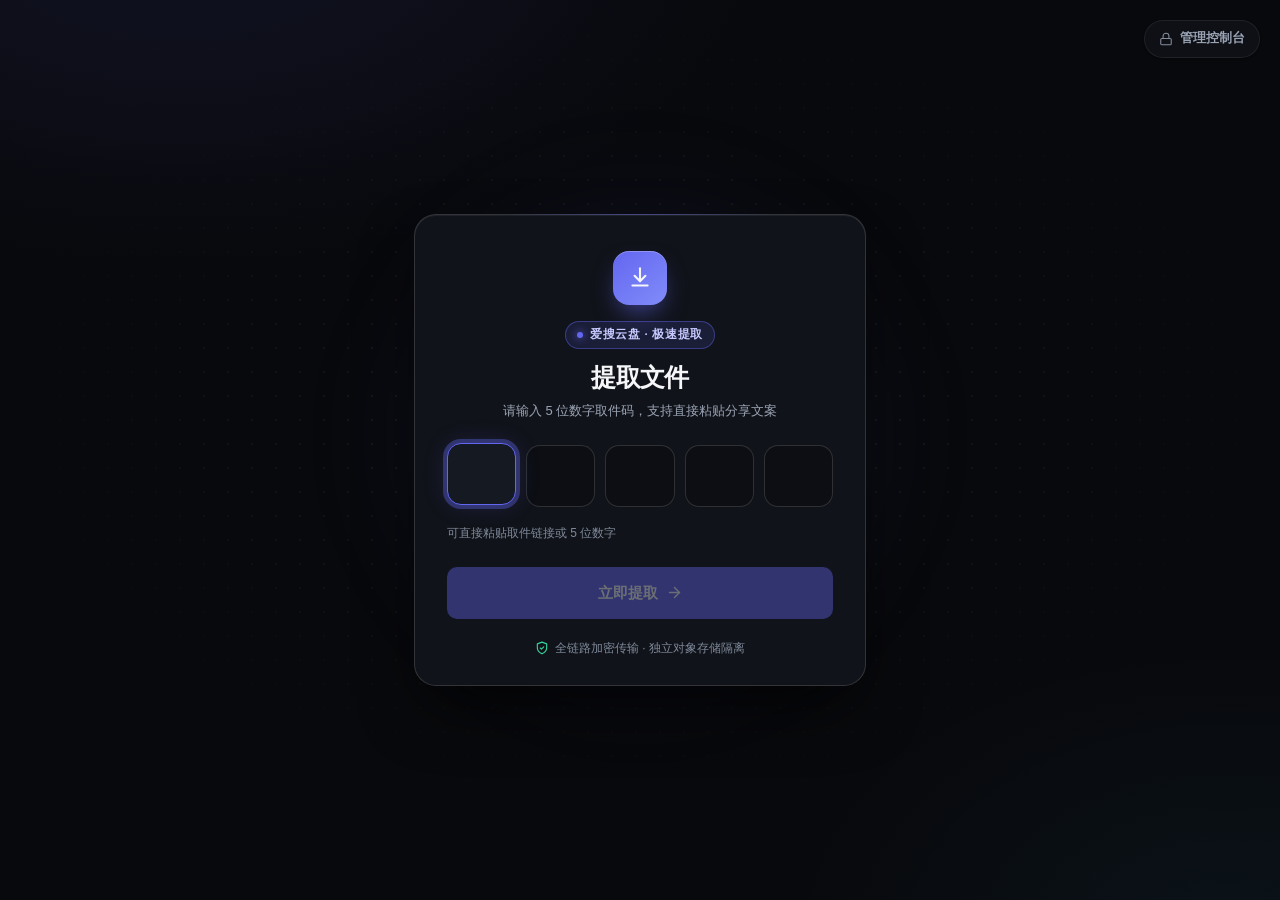
==== commit 94295034: "feat: 美化前后台界面并全面加固前后端安全防护 界面升级：统一深色设计令牌、重构取件首页与落地页、优化后台布局层级与交互反馈（拖拽上传、即时筛选、自定义安全模态框、移动端卡片适配）并外置前端脚本。" ====
--- a/index.html
+++ b/index.html
@@ -2,76 +2,69 @@
 <html lang="zh-CN">
 <head>
   <meta charset="utf-8">
-  <meta name="viewport" content="width=device-width, initial-scale=1">
+  <meta name="viewport" content="width=device-width, initial-scale=1, viewport-fit=cover">
   <title>爱搜云盘 · 文件提取</title>
-  <meta name="description" content="爱搜云盘：输入取件码即可快速提取文件，支持多规格存储与安全分享，链接可设置有效期或永久有效。">
-  <link rel="stylesheet" href="/style.css?v=6">
+  <meta name="description" content="爱搜云盘：输入 5 位数字取件码即可极速提取文件，支持有效期与限次安全分享。">
+  <link rel="stylesheet" href="/tokens.css?v=2">
+  <link rel="stylesheet" href="/style.css?v=9">
 </head>
 <body class="center-page">
-  <a class="admin-link" href="/admin.html">管理员登录</a>
+  <a class="admin-link" href="/admin.html">
+    <svg viewBox="0 0 24 24" fill="none" stroke="currentColor" stroke-width="1.8" stroke-linecap="round" stroke-linejoin="round" aria-hidden="true">
+      <rect x="3" y="11" width="18" height="11" rx="2" ry="2"></rect>
+      <path d="M7 11V7a5 5 0 0 1 10 0v4"></path>
+    </svg>
+    <span>管理控制台</span>
+  </a>
 
   <main class="panel public-panel">
-    <div class="logo">⇩</div>
-    <p class="eyebrow">爱搜云盘 · 极速提取</p>
+    <div class="logo" aria-hidden="true">
+      <svg viewBox="0 0 24 24" fill="none" stroke="currentColor" stroke-width="1.9" stroke-linecap="round" stroke-linejoin="round">
+        <path d="M12 3v12"></path>
+        <path d="m7 10 5 5 5-5"></path>
+        <path d="M5 19h14"></path>
+      </svg>
+    </div>
+
+    <p class="eyebrow">
+      <span class="eyebrow-dot" aria-hidden="true"></span>
+      <span>爱搜云盘 · 极速提取</span>
+    </p>
     <h1>提取文件</h1>
-    <p class="muted">请输入 5 位取件码</p>
+    <p class="muted">请输入 5 位数字取件码，支持直接粘贴分享文案</p>
 
-    <form id="pickupForm">
-      <div class="code-grid" role="group" aria-label="5 位取件码">
-        <input inputmode="numeric" pattern="[0-9]" maxlength="1" aria-label="第 1 位" autocomplete="one-time-code" autofocus>
-        <input inputmode="numeric" pattern="[0-9]" maxlength="1" aria-label="第 2 位">
-        <input inputmode="numeric" pattern="[0-9]" maxlength="1" aria-label="第 3 位">
-        <input inputmode="numeric" pattern="[0-9]" maxlength="1" aria-label="第 4 位">
-        <input inputmode="numeric" pattern="[0-9]" maxlength="1" aria-label="第 5 位">
+    <form id="pickupForm" novalidate>
+      <div class="code-grid" id="codeGrid" role="group" aria-label="5 位数字取件码">
+        <input inputmode="numeric" pattern="[0-9]" maxlength="1" aria-label="取件码第 1 位" autocomplete="one-time-code" autofocus>
+        <input inputmode="numeric" pattern="[0-9]" maxlength="1" aria-label="取件码第 2 位" autocomplete="off">
+        <input inputmode="numeric" pattern="[0-9]" maxlength="1" aria-label="取件码第 3 位" autocomplete="off">
+        <input inputmode="numeric" pattern="[0-9]" maxlength="1" aria-label="取件码第 4 位" autocomplete="off">
+        <input inputmode="numeric" pattern="[0-9]" maxlength="1" aria-label="取件码第 5 位" autocomplete="off">
       </div>
-      <button id="pickupButton" class="button" disabled>立即提取</button>
+
+      <div class="code-helper">
+        <span class="code-helper-text" id="codeHelper">可直接粘贴取件链接或 5 位数字</span>
+        <button type="button" class="code-clear" id="clearCode" hidden>清空</button>
+      </div>
+
+      <button type="submit" id="pickupButton" class="button" disabled>
+        <span id="pickupButtonText">立即提取</span>
+        <svg viewBox="0 0 24 24" fill="none" stroke="currentColor" stroke-width="2" stroke-linecap="round" stroke-linejoin="round" aria-hidden="true">
+          <path d="M5 12h14"></path>
+          <path d="m12 5 7 7-7 7"></path>
+        </svg>
+      </button>
     </form>
 
-    <p class="hint">文件安全存储于 Cloudflare R2 / AWS S3</p>
+    <p class="hint">
+      <svg viewBox="0 0 24 24" fill="none" stroke="currentColor" stroke-width="2" stroke-linecap="round" stroke-linejoin="round" aria-hidden="true">
+        <path d="M12 22s8-4 8-10V5l-8-3-8 3v7c0 6 8 10 8 10z"></path>
+        <path d="m9 12 2 2 4-4"></path>
+      </svg>
+      <span>全链路加密传输 · 独立对象存储隔离</span>
+    </p>
   </main>
 
-  <script>
-    const boxes = [...document.querySelectorAll('.code-grid input')];
-    const button = document.querySelector('#pickupButton');
-
-    function sync() {
-      button.disabled = boxes.some(x => !x.value.trim());
-    }
-
-    function fill(text) {
-      const digits = text.replace(/\D/g, '').slice(0, 5);
-      digits.split('').forEach((v, i) => {
-        if (boxes[i]) boxes[i].value = v;
-      });
-      const nextIdx = Math.min(digits.length, 4);
-      boxes[nextIdx].focus();
-      sync();
-    }
-
-    boxes.forEach((box, i) => {
-      box.oninput = () => {
-        box.value = box.value.replace(/\D/g, '').slice(-1);
-        if (box.value && i < 4) boxes[i + 1].focus();
-        sync();
-      };
-      box.onkeydown = e => {
-        if (e.key === 'Backspace' && !box.value && i > 0) boxes[i - 1].focus();
-        if (e.key === 'ArrowLeft' && i > 0) boxes[i - 1].focus();
-        if (e.key === 'ArrowRight' && i < 4) boxes[i + 1].focus();
-      };
-      box.onpaste = e => {
-        e.preventDefault();
-        fill(e.clipboardData.getData('text'));
-      };
-    });
-
-    document.querySelector('#pickupForm').onsubmit = e => {
-      e.preventDefault();
-      const code = boxes.map(x => x.value).join('');
-      if (/^\d{5}$/.test(code)) {
-        location.href = '/pickup/' + code;
-      }
-    };
-  </script>
+  <script src="/index.js?v=1"></script>
 </body>
 </html>
--- a/tokens.css
+++ b/tokens.css
@@ -0,0 +1,177 @@
+/* ============================================================
+   爱搜云盘 · 全局设计令牌
+   --------------------------------------------
+   全站唯一样式真相源。公开取件页与管理后台共同引用本文件，
+   所有颜色、间距、圆角、阴影与动效参数均由此统一维护。
+   ============================================================ */
+
+:root {
+  color-scheme: dark;
+
+  /* ---------- 表面层级（由深到浅） ---------- */
+  --bg: #08090c;
+  --bg-elevated: #0c0e13;
+  --surface-1: #101319;
+  --surface-2: #151922;
+  --surface-3: #1c212c;
+  --surface-hover: #232937;
+  --surface-glass: rgba(16, 19, 25, 0.82);
+
+  /* ---------- 边框层级 ---------- */
+  --border: rgba(255, 255, 255, 0.075);
+  --border-strong: rgba(255, 255, 255, 0.14);
+  --border-highlight: rgba(255, 255, 255, 0.22);
+
+  /* ---------- 文本层级（基于卡片表面满足无障碍对比度） ---------- */
+  --text: #f4f6f8;
+  --text-muted: #9ba4b4;
+  --text-dim: #7f899a;
+
+  /* ---------- 强调色系（全站单一靛蓝主色族） ---------- */
+  --accent: #6366f1;
+  --accent-hover: #7c7ff7;
+  --accent-active: #5255e0;
+  --accent-soft: rgba(99, 102, 241, 0.14);
+  --accent-border: rgba(99, 102, 241, 0.42);
+  --accent-ring: rgba(99, 102, 241, 0.36);
+  --accent-text: #c7caff;
+  --accent-sub: #a5a9f5;
+  --accent-gradient: linear-gradient(140deg, #6366f1, #818cf8);
+
+  /* ---------- 语义状态色 ---------- */
+  --success: #34d399;
+  --success-soft: rgba(52, 211, 153, 0.14);
+  --success-border: rgba(52, 211, 153, 0.32);
+  --success-text: #86efac;
+
+  --warn: #fbbf24;
+  --warn-soft: rgba(251, 191, 36, 0.11);
+  --warn-border: rgba(251, 191, 36, 0.3);
+  --warn-text: #fde08d;
+
+  --danger: #f43f5e;
+  --danger-hover: #f65d78;
+  --danger-soft: rgba(244, 63, 94, 0.14);
+  --danger-border: rgba(244, 63, 94, 0.38);
+  --danger-text: #fda4af;
+  --danger-gradient: linear-gradient(140deg, #f43f5e, #be123c);
+
+  --info: #38bdf8;
+  --info-soft: rgba(56, 189, 248, 0.13);
+  --info-text: #7dd3fc;
+
+  /* ---------- 存储空间标识点 ---------- */
+  --r2-dot: #f59e0b;
+  --aws-dot: #60a5fa;
+
+  /* ---------- 圆角体系 ---------- */
+  --r-xs: 6px;
+  --r-sm: 8px;
+  --r-md: 10px;
+  --r-lg: 14px;
+  --r-xl: 18px;
+  --r-2xl: 22px;
+  --r-pill: 999px;
+
+  /* ---------- 阴影层级 ---------- */
+  --shadow-sm: 0 1px 2px rgba(0, 0, 0, 0.45);
+  --shadow-md: 0 12px 30px -10px rgba(0, 0, 0, 0.72);
+  --shadow-lg: 0 28px 68px -18px rgba(0, 0, 0, 0.84);
+
+  /* ---------- 间距节奏（8 像素基数） ---------- */
+  --sp-1: 4px;
+  --sp-2: 8px;
+  --sp-3: 12px;
+  --sp-4: 16px;
+  --sp-5: 20px;
+  --sp-6: 24px;
+  --sp-8: 32px;
+  --sp-10: 40px;
+
+  /* ---------- 字体与动效 ---------- */
+  --font: -apple-system, BlinkMacSystemFont, "Segoe UI", Roboto, "PingFang SC", "Hiragino Sans GB", "Microsoft YaHei", sans-serif;
+  --mono: "SF Mono", "JetBrains Mono", ui-monospace, "Cascadia Code", Consolas, monospace;
+  --ease: cubic-bezier(0.4, 0, 0.2, 1);
+  --dur: 0.16s;
+}
+
+/* ============================================================
+   基础重置与全局深色背景氛围
+   ============================================================ */
+
+*,
+*::before,
+*::after {
+  box-sizing: border-box;
+}
+
+[hidden] {
+  display: none !important;
+}
+
+.sr-only {
+  position: absolute;
+  width: 1px;
+  height: 1px;
+  padding: 0;
+  margin: -1px;
+  overflow: hidden;
+  clip: rect(0, 0, 0, 0);
+  white-space: nowrap;
+  border: 0;
+}
+
+body {
+  margin: 0;
+  min-height: 100vh;
+  min-height: 100dvh;
+  font-family: var(--font);
+  font-size: 14px;
+  line-height: 1.55;
+  color: var(--text);
+  background-color: var(--bg);
+  background-image:
+    radial-gradient(960px 580px at 14% -10%, rgba(99, 102, 241, 0.11), transparent 62%),
+    radial-gradient(760px 500px at 96% 104%, rgba(56, 189, 248, 0.055), transparent 58%);
+  background-attachment: fixed;
+  -webkit-font-smoothing: antialiased;
+  text-rendering: optimizeLegibility;
+}
+
+::selection {
+  background: rgba(99, 102, 241, 0.35);
+  color: var(--text);
+}
+
+::-webkit-scrollbar {
+  width: 10px;
+  height: 10px;
+}
+
+::-webkit-scrollbar-track {
+  background: transparent;
+}
+
+::-webkit-scrollbar-thumb {
+  background: rgba(255, 255, 255, 0.11);
+  border: 2px solid transparent;
+  border-radius: var(--r-pill);
+  background-clip: content-box;
+}
+
+::-webkit-scrollbar-thumb:hover {
+  background: rgba(255, 255, 255, 0.2);
+  background-clip: content-box;
+}
+
+/* 尊重系统的减弱动效偏好 */
+@media (prefers-reduced-motion: reduce) {
+  *,
+  *::before,
+  *::after {
+    animation-duration: 0.01ms !important;
+    animation-iteration-count: 1 !important;
+    transition-duration: 0.01ms !important;
+    scroll-behavior: auto !important;
+  }
+}
--- a/style.css
+++ b/style.css
@@ -1,249 +1,747 @@
-:root{color-scheme:dark;font-family:Inter,-apple-system,BlinkMacSystemFont,"Segoe UI","Microsoft YaHei",sans-serif;color:#edf2ff;background:#080b12;--panel:#111827;--panel-soft:#151e2e;--line:#273348;--muted:#8d9bb0;--accent:#7c65ff;--accent-2:#aa70ff;--green:#59d5a0}*{box-sizing:border-box}[hidden]{display:none!important}body{margin:0;min-height:100vh;background:radial-gradient(circle at 8% 0,#28215e66,transparent 38rem),radial-gradient(circle at 100% 100%,#35165355,transparent 32rem)}button,.button{border:1px solid #ffffff1c;border-radius:11px;padding:11px 16px;color:#fff;background:linear-gradient(135deg,var(--accent),var(--accent-2));font:inherit;font-weight:750;cursor:pointer;text-decoration:none;display:inline-flex;align-items:center;justify-content:center;gap:7px;box-shadow:0 8px 22px #654eff20;transition:.18s ease}button:hover,.button:hover{transform:translateY(-1px);box-shadow:0 12px 28px #654eff35}button:disabled{opacity:.55;cursor:not-allowed;transform:none}.secondary{background:#1b2638;color:#dae2f3;box-shadow:none}.danger{background:#a93d58}.panel{background:linear-gradient(145deg,#151e2ddd,#0f1623ef);border:1px solid var(--line);border-radius:18px;box-shadow:0 24px 60px #0007;backdrop-filter:blur(18px)}.auth-layout{min-height:100vh;display:grid;place-items:center;padding:24px;position:relative;overflow:hidden}.auth-glow{position:absolute;width:480px;height:480px;border-radius:50%;background:#6d5dfc22;filter:blur(40px)}.auth-card{position:relative;width:min(430px,100%);padding:42px}.brand-mark{display:grid;place-items:center;width:62px;height:62px;border-radius:17px;background:linear-gradient(135deg,var(--accent),var(--accent-2));font-size:30px;font-weight:800;box-shadow:0 14px 30px #6d5dfc40}.brand-mark.small{width:42px;height:42px;border-radius:13px;font-size:21px}.eyebrow{margin:0 0 9px;color:#ad9cff;font-size:11px;font-weight:800;letter-spacing:.16em}.auth-card .eyebrow{margin-top:23px}.auth-card h1{margin:0;font-size:30px;letter-spacing:-.04em}.muted{color:var(--muted);line-height:1.6}.auth-card form{margin-top:28px}.auth-card label,.settings-dialog label{display:block;color:#dbe4f5;font-weight:650;font-size:13px}input{display:block;width:100%;margin-top:8px;padding:13px 14px;border:1px solid #344156;border-radius:10px;background:#0b1220;color:#fff;font:inherit;outline:0}input:focus{border-color:var(--accent);box-shadow:0 0 0 3px #7c65ff2e}.full-button{width:100%;margin-top:15px}.error{min-height:20px;color:#ff8496;font-size:13px}.back-link{display:inline-block;margin-top:20px;color:#aebbd0;text-decoration:none;font-size:13px}.app-shell{display:flex;min-height:100vh}.sidebar{position:sticky;top:0;width:254px;min-height:100vh;padding:27px 17px 22px;background:#0d1421d9;border-right:1px solid #ffffff0b;display:flex;flex-direction:column}.brand{display:flex;align-items:center;gap:11px;padding:0 8px 33px}.brand strong{display:block;font-size:16px}.brand span{display:block;margin-top:2px;color:#74839b;font-size:10px;letter-spacing:.08em}.nav-item{display:flex;align-items:center;gap:12px;padding:12px 14px;margin:3px 0;border-radius:10px;color:#91a0b6;text-decoration:none;font-size:14px}.nav-item.active,.nav-item:hover{color:#fff;background:#ffffff0c}.sidebar-section{margin-top:35px}.section-label{margin:0 10px 11px;color:#65738b;font-size:11px;font-weight:800;letter-spacing:.1em;text-transform:uppercase}.storage-tab{width:100%;display:flex;align-items:center;gap:10px;margin:4px 0;padding:11px 10px;text-align:left;background:transparent;border:1px solid transparent;box-shadow:none;color:#aab7ca}.storage-tab:hover{background:#ffffff08;box-shadow:none}.storage-tab.active{background:#1b2536;border-color:#33425b;box-shadow:0 7px 18px #0002}.storage-tab>span:nth-child(2){flex:1}.storage-tab b,.storage-tab small{display:block}.storage-tab b{font-size:12px;color:#dbe5f7}.storage-tab small{margin-top:3px;color:#718098;font-size:10px;font-weight:400}.storage-tab i{font-style:normal;color:#61708a;font-size:19px}.storage-dot{width:8px;height:8px;border-radius:50%;box-shadow:0 0 0 4px #ffffff0a}.storage-dot.r2{background:#f6ae62}.storage-dot.aws{background:#7aa7ff}.sidebar-bottom{margin-top:auto;display:grid;gap:8px}.settings-link,.logout-link{justify-content:flex-start;background:transparent;color:#97a5b9;border:0;box-shadow:none;padding:10px}.settings-link:hover,.logout-link:hover{background:#ffffff09;box-shadow:none}.main-content{flex:1;min-width:0;max-width:1420px;padding:45px 48px 60px}.page-head{display:flex;align-items:flex-end;justify-content:space-between;gap:25px;margin-bottom:31px}.page-head h1{margin:0;font-size:34px;letter-spacing:-.055em}.page-head .muted{margin:7px 0 0}.head-actions{display:flex;gap:9px;flex-wrap:wrap}.notice{padding:13px 16px;margin:-14px 0 20px;border:1px solid #e5aa5b55;border-radius:11px;background:#7d4e1722;color:#e8bb75;font-size:13px}.stats-grid{display:grid;grid-template-columns:repeat(4,1fr);gap:13px;margin-bottom:18px}.stat-card{padding:20px 21px;background:#121b2ad9;border:1px solid #253249;border-radius:14px}.stat-card span{display:block;color:#8c9ab0;font-size:12px}.stat-card strong{display:block;margin:10px 0 5px;font-size:25px;letter-spacing:-.04em}.stat-card small{color:#607089;font-size:11px}.file-panel{overflow:hidden}.file-toolbar{display:flex;align-items:center;justify-content:space-between;gap:15px;padding:17px 20px;border-bottom:1px solid #ffffff0d}.breadcrumbs{display:flex;align-items:center;gap:6px;min-width:0;overflow:auto;color:#64738b;white-space:nowrap}.crumb{padding:4px 7px;border:0;background:transparent;box-shadow:none;color:#a9b7ca;font-size:13px}.crumb:hover{color:#fff;box-shadow:none;transform:none}.toolbar-right{display:flex;align-items:center;gap:12px}.status{color:#a799ff;font-size:12px}.icon-button{width:35px;height:35px;padding:0;border-radius:9px;background:#1a2638;color:#aebbd0;box-shadow:none}.table-wrap{overflow:auto}table{width:100%;border-collapse:collapse;min-width:760px}th,td{padding:16px 21px;text-align:left;border-bottom:1px solid #ffffff0b}th{color:#728198;font-size:11px;text-transform:uppercase;letter-spacing:.06em}td{color:#aab6c8;font-size:13px}tbody tr:hover{background:#ffffff04}tbody tr:last-child td{border-bottom:0}.file-name{display:flex;align-items:center;gap:11px;color:#edf2ff}.file-icon{display:grid;place-items:center;width:34px;height:34px;border-radius:9px;color:#b9aaff;background:#302b5a;font-size:15px}.file-icon.folder{color:#f5bc76;background:#46351f}.align-right{text-align:right}.row-actions{white-space:nowrap}.table-button{padding:7px 10px;margin-left:6px;border-radius:8px;background:#1b2739;border:1px solid #ffffff10;color:#bdc9db;box-shadow:none;font-size:12px;font-weight:600}.table-button:hover{box-shadow:none;background:#293950}.table-button.delete{color:#ff93a1;background:#422330}.empty{text-align:center!important;padding:72px 20px!important}.empty span,.empty b,.empty small{display:block}.empty span{margin-bottom:10px;color:#8574ff;font-size:29px}.empty b{color:#b4c0d2;font-size:14px}.empty small{margin-top:5px;color:#637189}.footer-note{margin-top:16px;color:#65748b;font-size:12px}.secure-icon{display:inline-grid;place-items:center;width:18px;height:18px;margin-right:6px;border-radius:50%;background:#164636;color:#67ddb0;font-size:11px}.settings-dialog{width:min(720px,calc(100% - 28px));padding:0;color:#e9effb;background:#111a29;border:1px solid #33415a;border-radius:18px;box-shadow:0 30px 90px #000b}.settings-dialog::backdrop{background:#050811aa;backdrop-filter:blur(5px)}.settings-dialog form{padding:27px}.dialog-head{display:flex;justify-content:space-between;gap:20px;margin-bottom:24px}.dialog-head h2{margin:0;font-size:23px}.dialog-head .muted{margin:5px 0 0;font-size:12px}.close-button{width:32px;height:32px;padding:0;background:#1d293b;box-shadow:none;font-size:20px;color:#9eabc0}.settings-grid{display:grid;grid-template-columns:1fr 1fr;gap:16px 13px}.settings-grid label input{margin-bottom:0}.toggle-row{grid-column:1/-1;display:flex!important;align-items:center;justify-content:space-between;padding:13px 14px;border:1px solid #2e3b52;border-radius:11px;background:#182335}.toggle-row small{display:block;margin-top:4px;color:#718099;font-weight:400}.toggle-row input{display:none}.toggle-row i{width:43px;height:23px;border-radius:99px;background:#3a465b;position:relative}.toggle-row i:after{content:"";position:absolute;top:3px;left:3px;width:17px;height:17px;border-radius:50%;background:#dbe3f0;transition:.2s}.toggle-row input:checked+i{background:#6c5bfa}.toggle-row input:checked+i:after{left:23px}.cors-help{grid-column:1/-1;margin-top:4px;padding:12px 14px;border:1px solid #2b3950;border-radius:10px;color:#aebbd0;font-size:12px}.cors-help summary{cursor:pointer;color:#c9d4e7;font-weight:700}.cors-help p{margin-bottom:8px}.cors-help pre{margin:0;overflow:auto;color:#a8dbca;font-size:11px;line-height:1.6}.dialog-status{min-height:20px;color:#e5b46e;font-size:12px}.dialog-actions{display:flex;align-items:center;gap:8px;margin-top:16px}.dialog-actions span{flex:1}.toast{position:fixed;right:25px;bottom:24px;z-index:20;max-width:360px;padding:12px 16px;border:1px solid #ffffff18;border-radius:10px;background:#1c293d;color:#fff;box-shadow:0 15px 35px #0008;transform:translateY(20px);opacity:0;pointer-events:none;transition:.25s}.toast.show{transform:none;opacity:1}@media(max-width:1000px){.sidebar{width:220px}.main-content{padding:35px 28px}.stats-grid{grid-template-columns:repeat(2,1fr)}}@media(max-width:720px){.app-shell{display:block}.sidebar{position:static;width:auto;min-height:0;padding:17px 14px}.brand{padding-bottom:17px}.sidebar nav{display:none}.sidebar-section{margin-top:15px;display:flex;gap:7px;align-items:center}.section-label{display:none}.storage-tab{margin:0;padding:9px}.sidebar-bottom{display:flex;margin-top:15px}.sidebar-bottom>*{flex:1}.main-content{padding:30px 13px 45px}.page-head{align-items:flex-start;flex-direction:column;margin-bottom:22px}.page-head h1{font-size:29px}.settings-grid{grid-template-columns:1fr}.toggle-row,.cors-help{grid-column:auto}.dialog-actions{flex-wrap:wrap}.dialog-actions span{display:none}.dialog-actions .danger{margin-right:auto}.stats-grid{gap:9px}.stat-card{padding:15px}.stat-card strong{font-size:20px}.file-toolbar{align-items:flex-start;flex-direction:column}.toolbar-right{width:100%;justify-content:space-between}}
-
 /* ============================================================
-   爱搜云盘 · 极客磨砂设计系统 v6 (Aurora Glass)
-   品牌统一：与 isoziyuan.com / ailxw.com 一脉相承的极光靛蓝语言
+   爱搜云盘 · 公开取件页样式
+   --------------------------------------------
+   覆盖页面：取件码首页、取件落地页
+   设计令牌全部来自全局令牌文件，保持骨架与视觉完整自洽
    ============================================================ */
 
-:root {
-  --panel: rgba(17, 24, 39, 0.66);
-  --panel-soft: rgba(21, 30, 46, 0.8);
-  --line: rgba(255, 255, 255, 0.09);
-  --line-soft: rgba(255, 255, 255, 0.055);
-  --muted: #94a3b8;
-  --accent: #6366f1;
-  --accent-2: #8b5cf6;
-  --accent-3: #38bdf8;
-  --green: #34d399;
-  --energy-gradient: linear-gradient(90deg, #6366f1, #8b5cf6 55%, #38bdf8);
-  --accent-gradient: linear-gradient(135deg, #6366f1, #8b5cf6);
-  --shadow-md: 0 8px 24px -6px rgba(0, 0, 0, 0.4);
-  --shadow-xl: 0 24px 60px -12px rgba(0, 0, 0, 0.55);
-}
-
-body {
-  background:
-    radial-gradient(circle at 88% -8%, rgba(99, 102, 241, 0.2), transparent 42%),
-    radial-gradient(circle at -8% 25%, rgba(139, 92, 246, 0.13), transparent 38%),
-    radial-gradient(circle at 50% 115%, rgba(56, 189, 248, 0.08), transparent 40%),
-    #080b12 !important;
-  background-attachment: fixed !important;
-  font-family: -apple-system, BlinkMacSystemFont, "Segoe UI", Roboto, "PingFang SC", "Microsoft YaHei", sans-serif !important;
-  -webkit-font-smoothing: antialiased;
-}
-
-/* ---------- 面板：磨砂玻璃 + 顶部能量条 ---------- */
+/* ---------- 1. 页面居中骨架与氛围层 ---------- */
+.center-page {
+  position: relative;
+  display: flex;
+  flex-direction: column;
+  align-items: center;
+  justify-content: center;
+  min-height: 100vh;
+  min-height: 100dvh;
+  padding:
+    max(var(--sp-6), env(safe-area-inset-top))
+    max(var(--sp-5), env(safe-area-inset-right))
+    max(var(--sp-6), env(safe-area-inset-bottom))
+    max(var(--sp-5), env(safe-area-inset-left));
+  overflow-x: hidden;
+  overflow-y: auto;
+}
+
+/* 背景细点阵与柔和聚光，克制营造精密工具感 */
+.center-page::before {
+  content: "";
+  position: fixed;
+  inset: 0;
+  background-image: radial-gradient(rgba(255, 255, 255, 0.065) 1px, transparent 1px);
+  background-size: 24px 24px;
+  mask-image: radial-gradient(ellipse 68% 60% at 50% 45%, #000 18%, transparent 78%);
+  -webkit-mask-image: radial-gradient(ellipse 68% 60% at 50% 45%, #000 18%, transparent 78%);
+  pointer-events: none;
+  z-index: 0;
+}
+
+.center-page::after {
+  content: "";
+  position: fixed;
+  top: 50%;
+  left: 50%;
+  width: min(640px, 130vw);
+  height: min(640px, 130vw);
+  transform: translate(-50%, -52%);
+  border-radius: 50%;
+  background: radial-gradient(circle, rgba(99, 102, 241, 0.16), transparent 66%);
+  filter: blur(36px);
+  pointer-events: none;
+  z-index: 0;
+}
+
+/* ---------- 2. 顶部管理员入口 ---------- */
+.admin-link {
+  position: fixed;
+  top: max(var(--sp-5), env(safe-area-inset-top));
+  right: max(var(--sp-5), env(safe-area-inset-right));
+  z-index: 20;
+  display: inline-flex;
+  align-items: center;
+  gap: 7px;
+  min-height: 38px;
+  padding: 8px 14px;
+  font-size: 12.5px;
+  font-weight: 600;
+  color: var(--text-muted);
+  text-decoration: none;
+  background: var(--surface-glass);
+  border: 1px solid var(--border);
+  border-radius: var(--r-pill);
+  backdrop-filter: blur(14px);
+  -webkit-backdrop-filter: blur(14px);
+  box-shadow: var(--shadow-sm);
+  transition: color var(--dur) var(--ease), border-color var(--dur) var(--ease),
+    background var(--dur) var(--ease), transform var(--dur) var(--ease);
+}
+
+.admin-link svg {
+  width: 14px;
+  height: 14px;
+  flex: 0 0 auto;
+  opacity: 0.85;
+}
+
+.admin-link:hover {
+  color: var(--text);
+  background: var(--surface-2);
+  border-color: var(--accent-border);
+  transform: translateY(-1px);
+}
+
+.admin-link:focus,
+.admin-link:focus-visible {
+  outline: none;
+  color: var(--text);
+  border-color: var(--accent);
+  box-shadow: 0 0 0 3px var(--accent-ring);
+}
+
+/* ---------- 3. 取件主面板 ---------- */
 .panel {
+  background: var(--surface-1);
+  border: 1px solid var(--border);
+  border-radius: var(--r-lg);
+}
+
+.public-panel {
   position: relative;
-  background: linear-gradient(155deg, rgba(23, 32, 54, 0.78), rgba(12, 17, 31, 0.92)) !important;
-  border: 1px solid var(--line) !important;
-  border-radius: 20px !important;
-  box-shadow: var(--shadow-xl), inset 0 1px 0 rgba(255, 255, 255, 0.05) !important;
-  backdrop-filter: blur(22px) !important;
-  -webkit-backdrop-filter: blur(22px) !important;
-  overflow: hidden;
-}
-.panel::before {
+  z-index: 1;
+  display: flex;
+  flex-direction: column;
+  align-items: center;
+  width: min(452px, 100%);
+  padding: 36px 32px 28px;
+  text-align: center;
+  background: var(--surface-1);
+  border: 1px solid var(--border-strong);
+  border-radius: var(--r-2xl);
+  box-shadow: var(--shadow-lg), inset 0 1px 0 rgba(255, 255, 255, 0.06);
+  animation: panel-enter 0.32s var(--ease) both;
+}
+
+/* 顶部极细高光折线 */
+.public-panel::before {
   content: "";
   position: absolute;
-  top: 0; left: 0; right: 0;
-  height: 2.5px;
-  background: var(--energy-gradient);
-  opacity: 0.9;
+  top: -1px;
+  left: 20%;
+  right: 20%;
+  height: 1px;
+  background: linear-gradient(90deg, transparent, var(--accent-border), transparent);
   pointer-events: none;
-  z-index: 3;
-}
-
-/* ---------- 按钮体系 ---------- */
-button, .button {
-  background: var(--accent-gradient) !important;
-  border: 1px solid rgba(129, 140, 248, 0.35) !important;
-  border-radius: 12px !important;
-  font-weight: 750 !important;
-  box-shadow: 0 6px 18px rgba(99, 102, 241, 0.35), inset 0 1px 0 rgba(255, 255, 255, 0.18) !important;
-  transition: all 0.18s ease !important;
-}
-button:hover, .button:hover {
-  transform: translateY(-1.5px) !important;
-  box-shadow: 0 10px 26px rgba(99, 102, 241, 0.5), inset 0 1px 0 rgba(255, 255, 255, 0.18) !important;
-  filter: brightness(1.06);
-}
-button:disabled { box-shadow: none !important; }
-.secondary {
-  background: rgba(255, 255, 255, 0.06) !important;
-  border-color: rgba(255, 255, 255, 0.12) !important;
-  color: #dbe3f0 !important;
+}
+
+@keyframes panel-enter {
+  from {
+    opacity: 0;
+    transform: translateY(10px) scale(0.99);
+  }
+  to {
+    opacity: 1;
+    transform: none;
+  }
+}
+
+.public-panel .logo {
+  display: grid;
+  place-items: center;
+  width: 54px;
+  height: 54px;
+  margin-bottom: var(--sp-4);
+  color: var(--text);
+  border-radius: 16px;
+  background: var(--accent-gradient);
+  box-shadow: 0 12px 26px -8px rgba(99, 102, 241, 0.65), inset 0 1px 0 rgba(255, 255, 255, 0.24);
+  transition: background var(--dur) var(--ease), box-shadow var(--dur) var(--ease);
+}
+
+.public-panel .logo svg {
+  width: 26px;
+  height: 26px;
+}
+
+.eyebrow {
+  display: inline-flex;
+  align-items: center;
+  gap: 7px;
+  margin: 0 0 var(--sp-3);
+  padding: 4px 11px;
+  font-size: 11.5px;
+  font-weight: 600;
+  letter-spacing: 0.06em;
+  color: var(--accent-text);
+  background: var(--accent-soft);
+  border: 1px solid var(--accent-border);
+  border-radius: var(--r-pill);
+}
+
+.eyebrow-dot {
+  width: 6px;
+  height: 6px;
+  border-radius: 50%;
+  background: var(--accent);
+  box-shadow: 0 0 8px var(--accent);
+}
+
+.eyebrow-mono {
+  font-family: var(--mono);
+  font-variant-numeric: tabular-nums;
+  letter-spacing: 0.1em;
+}
+
+.public-panel h1 {
+  margin: 0;
+  font-size: 25px;
+  font-weight: 700;
+  line-height: 1.3;
+  letter-spacing: -0.025em;
+  color: var(--text);
+  text-wrap: pretty;
+  overflow-wrap: anywhere;
+}
+
+.muted {
+  margin: var(--sp-2) 0 0;
+  font-size: 13px;
+  color: var(--text-muted);
+  text-wrap: pretty;
+}
+
+.public-panel form {
+  width: 100%;
+  margin-top: var(--sp-6);
+}
+
+/* ---------- 4. 五位取件码输入格子 ---------- */
+.code-grid {
+  display: grid;
+  grid-template-columns: repeat(5, 1fr);
+  gap: 10px;
+  margin: 0;
+}
+
+.code-grid.is-shake {
+  animation: code-shake 0.34s var(--ease);
+}
+
+@keyframes code-shake {
+  0%,
+  100% {
+    transform: translateX(0);
+  }
+  22% {
+    transform: translateX(-6px);
+  }
+  45% {
+    transform: translateX(6px);
+  }
+  68% {
+    transform: translateX(-4px);
+  }
+  85% {
+    transform: translateX(3px);
+  }
+}
+
+.code-grid input {
+  width: 100%;
+  height: 62px;
+  margin: 0;
+  padding: 0;
+  font-family: var(--mono);
+  font-size: 25px;
+  font-weight: 700;
+  line-height: 1;
+  text-align: center;
+  color: var(--text);
+  background: var(--bg-elevated);
+  border: 1.5px solid var(--border-strong);
+  border-radius: var(--r-lg);
+  outline: none;
+  caret-color: var(--accent-text);
+  font-variant-numeric: tabular-nums;
+  transition: border-color var(--dur) var(--ease), box-shadow var(--dur) var(--ease),
+    background var(--dur) var(--ease), transform var(--dur) var(--ease);
+}
+
+.code-grid input:hover {
+  border-color: var(--border-highlight);
+}
+
+.code-grid input.is-filled {
+  background: var(--surface-2);
+  border-color: var(--accent-border);
+}
+
+.code-grid input:focus,
+.code-grid input:focus-visible {
+  border-color: var(--accent);
+  background: var(--surface-2);
+  box-shadow: 0 0 0 4px var(--accent-ring), 0 0 24px rgba(99, 102, 241, 0.2);
+  transform: translateY(-2px);
+}
+
+/* 取件码输入辅助条 */
+.code-helper {
+  display: flex;
+  align-items: center;
+  justify-content: space-between;
+  gap: var(--sp-2);
+  min-height: 28px;
+  margin: var(--sp-3) 0 var(--sp-5);
+  font-size: 12px;
+  color: var(--text-dim);
+}
+
+.code-helper-text {
+  text-align: left;
+}
+
+.code-clear {
+  display: inline-flex;
+  align-items: center;
+  gap: 4px;
+  width: auto !important;
+  padding: 4px 9px !important;
+  font-size: 12px !important;
+  font-weight: 600 !important;
+  color: var(--text-muted) !important;
+  background: transparent !important;
+  border: 1px solid var(--border) !important;
+  border-radius: var(--r-sm) !important;
   box-shadow: none !important;
-  backdrop-filter: blur(10px);
-  -webkit-backdrop-filter: blur(10px);
-}
-.secondary:hover {
-  background: rgba(255, 255, 255, 0.11) !important;
-  box-shadow: 0 6px 18px rgba(0, 0, 0, 0.3) !important;
-}
-.danger { background: linear-gradient(135deg, #e11d48, #be123c) !important; border-color: rgba(244, 63, 94, 0.4) !important; }
-
-/* ---------- 认证页 ---------- */
-.auth-glow { background: rgba(99, 102, 241, 0.18) !important; }
-.brand-mark {
-  background: var(--accent-gradient) !important;
-  box-shadow: 0 12px 30px rgba(99, 102, 241, 0.45), inset 0 1px 0 rgba(255, 255, 255, 0.25) !important;
-}
-.eyebrow { color: #a5b4fc !important; }
-
-/* ---------- 公共取件页 ---------- */
-.center-page { position: relative; overflow: hidden; }
-.public-panel { text-align: center; z-index: 2; }
-.public-panel .logo {
-  background: var(--accent-gradient) !important;
-  box-shadow: 0 12px 30px rgba(99, 102, 241, 0.5), inset 0 1px 0 rgba(255, 255, 255, 0.25) !important;
-}
-.public-panel .eyebrow { letter-spacing: 0.14em; }
-.public-panel h1 { letter-spacing: -0.03em; }
-
-/* 取件码格子：发光聚焦 */
-.code-grid {
-  display: grid !important;
-  grid-template-columns: repeat(5, 1fr) !important;
-  gap: 11px !important;
-  margin: 10px 0 24px !important;
-}
-.public-panel form { width: 100% !important; }
-.public-panel button,
-.public-panel .button { width: 100% !important; padding: 14px !important; font-size: 15px !important; }
-.code-grid input {
-  height: 62px !important;
-  background: rgba(10, 15, 27, 0.82) !important;
-  border: 1.5px solid rgba(255, 255, 255, 0.12) !important;
-  border-radius: 14px !important;
+}
+
+.code-clear:hover {
+  color: var(--text) !important;
+  background: var(--surface-3) !important;
+  border-color: var(--border-strong) !important;
+  transform: none !important;
+  box-shadow: none !important;
+}
+
+/* ---------- 5. 主操作按钮与次级按钮 ---------- */
+.public-panel .button,
+.public-panel button {
+  display: inline-flex;
+  align-items: center;
+  justify-content: center;
+  gap: 8px;
+  width: 100%;
+  min-height: 48px;
+  padding: 13px var(--sp-4);
+  font: inherit;
+  font-size: 15px;
+  font-weight: 650;
+  color: var(--text);
+  text-decoration: none;
+  background: var(--accent);
+  border: 1px solid transparent;
+  border-radius: var(--r-md);
+  box-shadow: var(--shadow-sm), inset 0 1px 0 rgba(255, 255, 255, 0.16);
+  cursor: pointer;
+  transition: background var(--dur) var(--ease), box-shadow var(--dur) var(--ease),
+    transform var(--dur) var(--ease), border-color var(--dur) var(--ease);
+}
+
+.public-panel .button svg,
+.public-panel button svg {
+  width: 17px;
+  height: 17px;
+  flex: 0 0 auto;
+}
+
+.public-panel .button:hover,
+.public-panel button:hover {
+  background: var(--accent-hover);
+  transform: translateY(-1px);
+  box-shadow: 0 10px 24px -8px rgba(99, 102, 241, 0.55), inset 0 1px 0 rgba(255, 255, 255, 0.16);
+}
+
+.public-panel .button:active,
+.public-panel button:active {
+  background: var(--accent-active);
+  transform: translateY(0.5px);
+}
+
+.public-panel .button:disabled,
+.public-panel button:disabled {
+  opacity: 0.4;
+  cursor: not-allowed;
+  transform: none;
+  box-shadow: none;
+}
+
+.public-panel .button:focus,
+.public-panel .button:focus-visible,
+.public-panel button:focus,
+.public-panel button:focus-visible {
+  outline: none;
+  box-shadow: 0 0 0 3px var(--accent-ring);
+}
+
+.public-panel .button.secondary,
+.public-panel button.secondary {
+  color: var(--text);
+  background: var(--surface-3);
+  border-color: var(--border-strong);
+  box-shadow: none;
+}
+
+.public-panel .button.secondary:hover,
+.public-panel button.secondary:hover {
+  background: var(--surface-hover);
+  border-color: var(--border-highlight);
+  box-shadow: none;
+}
+
+/* ---------- 6. 取件落地页：验证区与文件信息卡 ---------- */
+.verify-stage {
+  display: flex;
+  flex-direction: column;
+  align-items: center;
+  gap: var(--sp-3);
+  width: 100%;
+  margin-top: var(--sp-5);
+  padding: var(--sp-4);
+  background: var(--surface-2);
+  border: 1px solid var(--border);
+  border-radius: var(--r-lg);
+}
+
+.verify-caption {
+  display: inline-flex;
+  align-items: center;
+  gap: 8px;
+  margin: 0;
+  font-size: 12.5px;
+  font-weight: 550;
+  color: var(--text-muted);
+}
+
+.spinner {
+  width: 14px;
+  height: 14px;
+  border: 2px solid var(--border-strong);
+  border-top-color: var(--accent);
+  border-radius: 50%;
+  animation: spin 0.75s linear infinite;
+}
+
+@keyframes spin {
+  to {
+    transform: rotate(360deg);
+  }
+}
+
+.cf-turnstile {
+  display: flex;
+  justify-content: center;
+  min-height: 65px;
+  width: 100%;
+  overflow: hidden;
+}
+
+/* 分享标题说明卡片 */
+.share-title {
+  width: 100%;
+  margin: var(--sp-4) 0 0;
+  padding: var(--sp-3) var(--sp-4);
+  font-size: 14px;
+  font-weight: 600;
+  line-height: 1.6;
+  color: var(--text);
+  text-align: left;
+  overflow-wrap: anywhere;
+  background: var(--accent-soft);
+  border: 1px solid var(--accent-border);
+  border-radius: var(--r-md);
+}
+
+/* 文件详情摘要卡片 */
+.file-summary {
+  display: flex;
+  flex-direction: column;
+  gap: var(--sp-3);
+  width: 100%;
+  margin-top: var(--sp-5);
+  padding: var(--sp-4);
+  text-align: left;
+  background: var(--surface-2);
+  border: 1px solid var(--border-strong);
+  border-radius: var(--r-lg);
+}
+
+.file-summary-head {
+  display: flex;
+  align-items: center;
+  gap: var(--sp-3);
+  min-width: 0;
+}
+
+.file-type-badge {
+  display: grid;
+  place-items: center;
+  flex: 0 0 42px;
+  width: 42px;
+  height: 42px;
+  color: var(--accent-text);
+  background: var(--accent-soft);
+  border: 1px solid var(--accent-border);
+  border-radius: var(--r-md);
+}
+
+.file-type-badge svg {
+  width: 20px;
+  height: 20px;
+}
+
+.file-summary-info {
+  flex: 1;
+  min-width: 0;
+}
+
+.file-summary-name {
+  margin: 0;
+  font-size: 15px;
+  font-weight: 650;
+  line-height: 1.4;
+  color: var(--text);
+  overflow-wrap: anywhere;
+}
+
+.file-summary-sub {
+  margin: 2px 0 0;
+  font-size: 12px;
+  color: var(--text-dim);
+}
+
+.file-meta-chips {
+  display: flex;
+  flex-wrap: wrap;
+  gap: var(--sp-2);
+  padding-top: var(--sp-3);
+  border-top: 1px solid var(--border);
+}
+
+.meta-chip {
+  display: inline-flex;
+  align-items: center;
+  gap: 5px;
+  padding: 4px 10px;
+  font-size: 12px;
+  font-weight: 550;
   font-variant-numeric: tabular-nums;
-  caret-color: #a5b4fc;
-}
-.code-grid input:focus {
-  border-color: var(--accent) !important;
-  box-shadow: 0 0 0 4px rgba(99, 102, 241, 0.28), 0 0 26px rgba(99, 102, 241, 0.35), inset 0 2px 4px rgba(0, 0, 0, 0.2) !important;
-  transform: translateY(-2px);
-  background: rgba(14, 20, 36, 0.95) !important;
-}
-
-/* ---------- 管理员入口胶囊 ---------- */
-.admin-link {
-  background: rgba(15, 23, 42, 0.78) !important;
-  border: 1px solid rgba(255, 255, 255, 0.11) !important;
-  backdrop-filter: blur(14px);
-  -webkit-backdrop-filter: blur(14px);
-}
-.admin-link:hover { border-color: rgba(129, 140, 248, 0.5) !important; color: #fff !important; }
-
-/* ---------- 管理台：侧栏 / 统计 / 表格 ---------- */
-.sidebar {
-  background: rgba(12, 18, 31, 0.85) !important;
-  backdrop-filter: blur(22px) !important;
-  -webkit-backdrop-filter: blur(22px) !important;
-  border-right: 1px solid var(--line) !important;
-}
-.storage-tab { border-radius: 11px !important; transition: all 0.18s ease !important; }
-.storage-tab.active {
-  background: linear-gradient(90deg, rgba(99, 102, 241, 0.24), rgba(99, 102, 241, 0.07)) !important;
-  border-color: rgba(129, 140, 248, 0.4) !important;
-}
-.stat-card {
-  background: linear-gradient(155deg, rgba(23, 32, 54, 0.72), rgba(13, 19, 33, 0.88)) !important;
-  border: 1px solid var(--line) !important;
-  border-radius: 16px !important;
-  backdrop-filter: blur(14px) !important;
-  -webkit-backdrop-filter: blur(14px) !important;
-  position: relative;
-  overflow: hidden;
-  transition: transform 0.2s ease, border-color 0.2s ease !important;
-}
-.stat-card::after {
-  content: "";
-  position: absolute;
-  top: 0; left: 0; right: 0;
-  height: 2px;
-  background: var(--energy-gradient);
-  opacity: 0.75;
-}
-.stat-card:hover { transform: translateY(-3px) !important; border-color: rgba(129, 140, 248, 0.4) !important; }
-.stat-card strong { color: #fff !important; font-weight: 800 !important; }
-
-.file-toolbar { background: rgba(13, 19, 33, 0.55) !important; backdrop-filter: blur(10px); }
-.crumb { border-radius: 7px !important; transition: all 0.15s ease !important; }
-.crumb:hover { background: rgba(99, 102, 241, 0.16) !important; }
-.file-icon { border-radius: 9px !important; }
-.file-icon.file { background: rgba(99, 102, 241, 0.2) !important; color: #a5b4fc !important; }
-.file-icon.folder { background: rgba(245, 158, 11, 0.18) !important; color: #fcd34d !important; }
-
-.table-button {
-  background: rgba(255, 255, 255, 0.055) !important;
-  border: 1px solid rgba(255, 255, 255, 0.09) !important;
-  color: #cbd5e1 !important;
-  border-radius: 9px !important;
-  box-shadow: none !important;
-  transition: all 0.15s ease !important;
-}
-.table-button:hover {
-  background: rgba(99, 102, 241, 0.22) !important;
-  border-color: rgba(129, 140, 248, 0.45) !important;
-  color: #fff !important;
-  transform: none !important;
-}
-.table-button.delete:hover {
-  background: rgba(244, 63, 94, 0.22) !important;
-  border-color: rgba(244, 63, 94, 0.45) !important;
-  color: #fda4af !important;
-}
-
-/* ---------- 对话框与吐司 ---------- */
-.settings-dialog {
-  border: 1px solid rgba(255, 255, 255, 0.13) !important;
-  border-radius: 20px !important;
-  box-shadow: 0 30px 90px rgba(0, 0, 0, 0.8) !important;
-}
-.toast {
-  backdrop-filter: blur(18px) !important;
-  -webkit-backdrop-filter: blur(18px) !important;
-  border: 1px solid var(--line) !important;
-  border-radius: 14px !important;
-  box-shadow: var(--shadow-xl) !important;
-}
-
-/* ---------- 分享弹窗 ---------- */
-.share-option {
-  background: rgba(17, 25, 40, 0.85) !important;
-  border: 1.5px solid rgba(255, 255, 255, 0.1) !important;
-  border-radius: 14px !important;
-}
-.share-option:hover {
-  background: rgba(24, 34, 56, 0.95) !important;
-  border-color: rgba(129, 140, 248, 0.55) !important;
-}
-.share-option.active {
-  background: var(--accent-gradient) !important;
-  border-color: rgba(165, 180, 252, 0.7) !important;
-  box-shadow: 0 12px 30px rgba(99, 102, 241, 0.5) !important;
-}
-.share-code-card {
-  background: linear-gradient(135deg, rgba(99, 102, 241, 0.2), rgba(139, 92, 246, 0.12)) !important;
-  border: 1px solid rgba(129, 140, 248, 0.45) !important;
-  border-radius: 16px !important;
-}
-.share-code-card strong {
-  text-shadow: 0 0 30px rgba(139, 92, 246, 0.65) !important;
-}
-
-/* ---------- 响应式 ---------- */
-@media (max-width: 500px) {
-  .public-panel { padding: 34px 20px 28px; }
-  .code-grid { gap: 8px !important; }
-  .code-grid input { height: 54px !important; font-size: 22px !important; border-radius: 11px !important; }
-  .admin-link { top: 16px; right: 16px; padding: 6px 12px; font-size: 12px; }
-}
-
-@media (prefers-reduced-motion: reduce) {
-  *, *::before, *::after {
-    animation-duration: 0.01ms !important;
-    transition-duration: 0.01ms !important;
-  }
-}
+  color: var(--text-muted);
+  background: var(--surface-3);
+  border: 1px solid var(--border);
+  border-radius: var(--r-pill);
+}
+
+.meta-chip.is-warn {
+  color: var(--warn-text);
+  background: var(--warn-soft);
+  border-color: var(--warn-border);
+}
+
+.meta-chip.is-success {
+  color: var(--success-text);
+  background: var(--success-soft);
+  border-color: var(--success-border);
+}
+
+.pickup-actions {
+  display: flex;
+  flex-direction: column;
+  gap: var(--sp-2);
+  width: 100%;
+  margin-top: var(--sp-5);
+}
+
+.pickup-actions-row {
+  display: flex;
+  gap: var(--sp-2);
+  width: 100%;
+  margin-top: var(--sp-5);
+}
+
+.pickup-actions-row > * {
+  flex: 1 1 0;
+}
+
+.download-feedback {
+  margin: var(--sp-3) 0 0;
+  font-size: 12px;
+  color: var(--success-text);
+}
+
+/* ---------- 7. 加载中与失败状态 ---------- */
+@keyframes pulse-soft {
+  0%,
+  100% {
+    opacity: 1;
+  }
+  50% {
+    opacity: 0.52;
+  }
+}
+
+.public-panel.is-loading h1 {
+  animation: pulse-soft 1.6s var(--ease) infinite;
+}
+
+.public-panel.is-ready .logo {
+  background: var(--accent-gradient);
+}
+
+.public-panel.is-error .logo {
+  background: var(--danger-gradient);
+  box-shadow: 0 12px 26px -8px rgba(244, 63, 94, 0.58), inset 0 1px 0 rgba(255, 255, 255, 0.22);
+}
+
+.public-panel.is-error::before {
+  background: linear-gradient(90deg, transparent, var(--danger-border), transparent);
+}
+
+.public-panel.is-error .eyebrow {
+  color: var(--danger-text);
+  background: var(--danger-soft);
+  border-color: var(--danger-border);
+}
+
+.public-panel.is-error .eyebrow-dot {
+  background: var(--danger);
+  box-shadow: 0 0 8px var(--danger);
+}
+
+.public-panel.is-error h1 {
+  font-size: 20px;
+  color: var(--danger-text);
+}
+
+.public-panel.is-error .hint,
+.public-panel.is-error .back-link {
+  display: none;
+}
+
+/* ---------- 8. 底部安全说明与返回链接 ---------- */
+.public-panel .hint {
+  display: inline-flex;
+  align-items: center;
+  justify-content: center;
+  gap: 6px;
+  margin: var(--sp-5) 0 0;
+  font-size: 12px;
+  color: var(--text-dim);
+}
+
+.public-panel .hint svg {
+  width: 14px;
+  height: 14px;
+  color: var(--success);
+  flex: 0 0 auto;
+}
+
+.back-link {
+  display: inline-flex;
+  align-items: center;
+  justify-content: center;
+  gap: 6px;
+  min-height: 36px;
+  margin-top: var(--sp-4);
+  padding: 6px var(--sp-3);
+  font-size: 12.5px;
+  font-weight: 600;
+  color: var(--text-dim);
+  text-decoration: none;
+  border-radius: var(--r-sm);
+  transition: color var(--dur) var(--ease), background var(--dur) var(--ease);
+}
+
+.back-link svg {
+  width: 14px;
+  height: 14px;
+}
+
+.back-link:hover {
+  color: var(--text);
+  background: rgba(255, 255, 255, 0.05);
+}
+
+.back-link:focus,
+.back-link:focus-visible {
+  outline: none;
+  color: var(--text);
+  box-shadow: 0 0 0 3px var(--accent-ring);
+}
+
+/* ---------- 9. 响应式断点适配（以 390×844 为移动端基线） ---------- */
+@media (max-width: 460px) {
+  .center-page {
+    padding:
+      max(56px, env(safe-area-inset-top))
+      max(var(--sp-4), env(safe-area-inset-right))
+      max(var(--sp-5), env(safe-area-inset-bottom))
+      max(var(--sp-4), env(safe-area-inset-left));
+  }
+
+  .public-panel {
+    padding: 30px 20px 24px;
+    border-radius: var(--r-xl);
+  }
+
+  .public-panel h1 {
+    font-size: 22px;
+  }
+
+  .code-grid {
+    gap: 8px;
+  }
+
+  .code-grid input {
+    height: 54px;
+    font-size: 22px;
+    border-radius: var(--r-md);
+  }
+
+  .admin-link {
+    top: max(var(--sp-3), env(safe-area-inset-top));
+    right: max(var(--sp-3), env(safe-area-inset-right));
+    min-height: 36px;
+    padding: 7px 12px;
+    font-size: 12px;
+  }
+
+  .pickup-actions-row {
+    flex-direction: column;
+  }
+}
+
+/* 横屏矮视口收紧纵向留白，保持一屏可读 */
+@media (max-height: 640px) {
+  .center-page {
+    justify-content: flex-start;
+    padding-top: 52px;
+  }
+
+  .public-panel {
+    padding: 24px 24px 20px;
+  }
+
+  .public-panel .logo {
+    width: 44px;
+    height: 44px;
+    margin-bottom: var(--sp-3);
+  }
+
+  .public-panel .logo svg {
+    width: 22px;
+    height: 22px;
+  }
+
+  .code-grid input {
+    height: 52px;
+  }
+}
